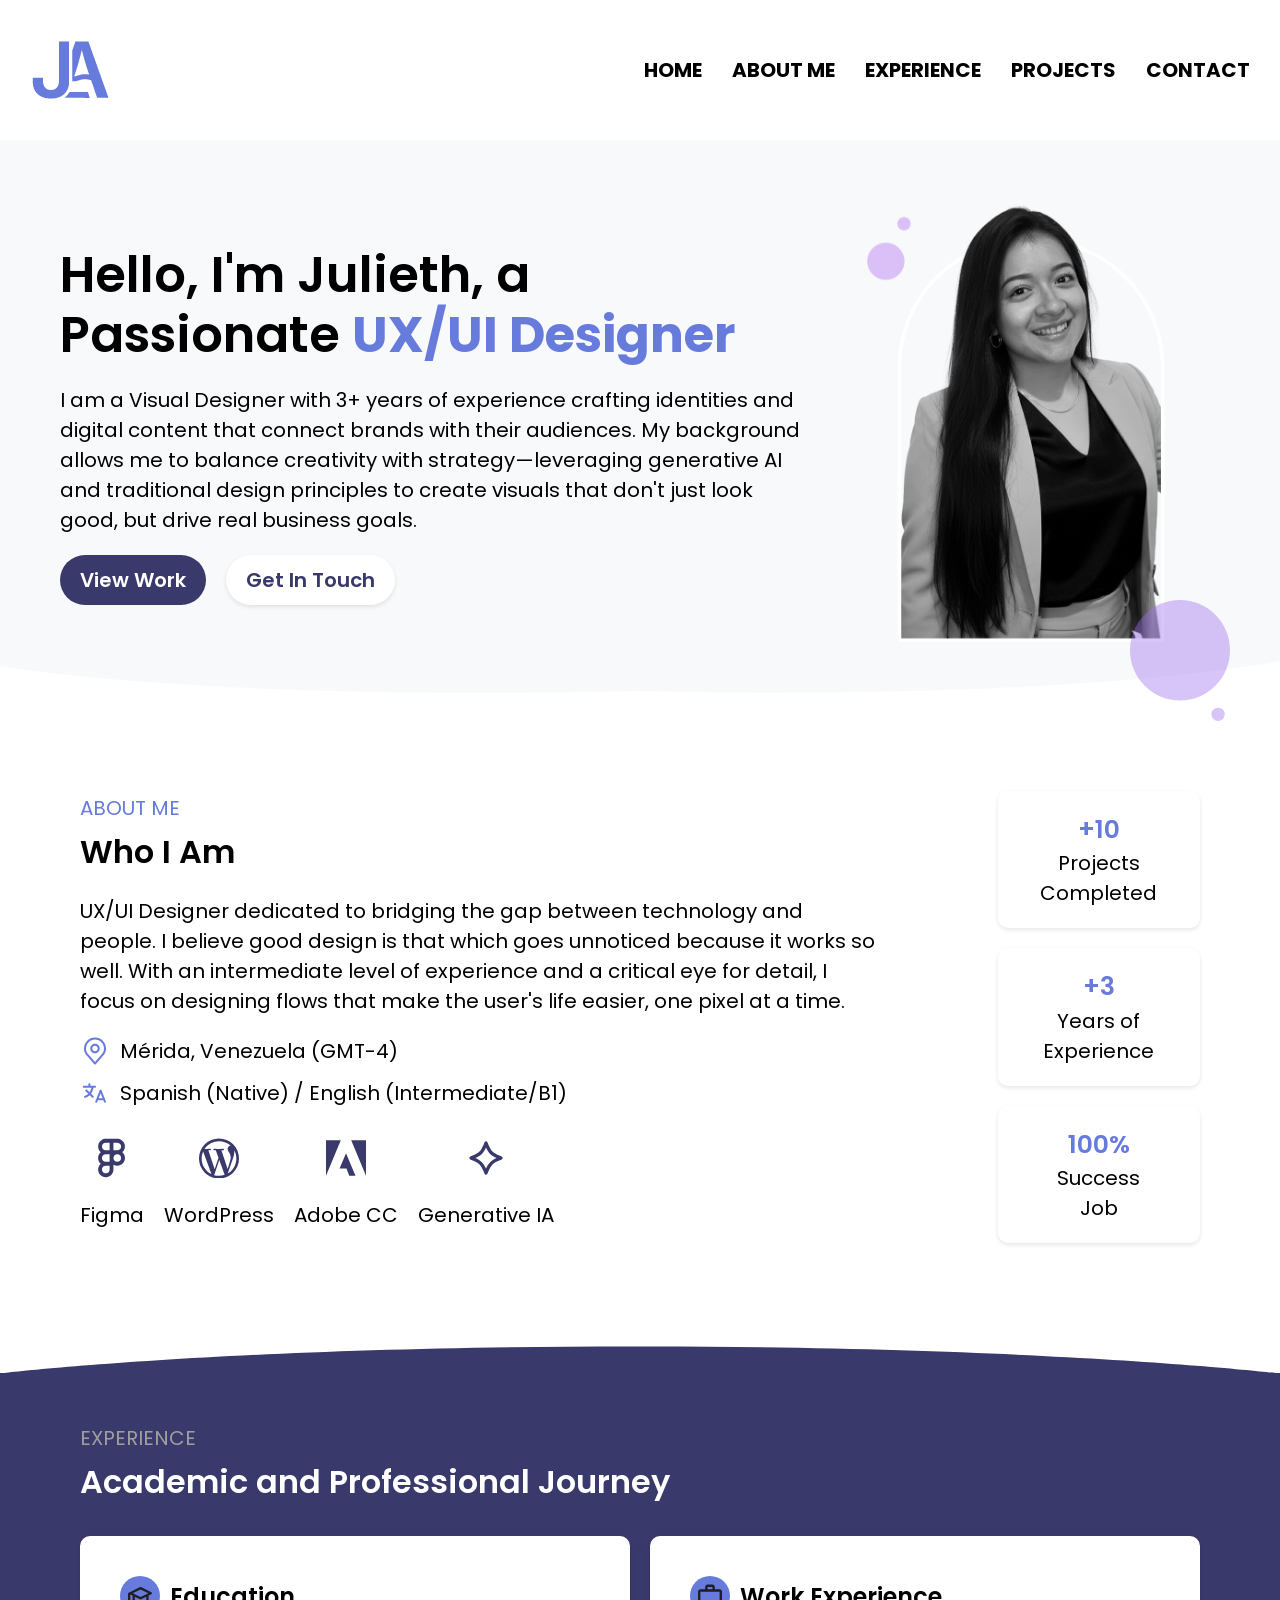
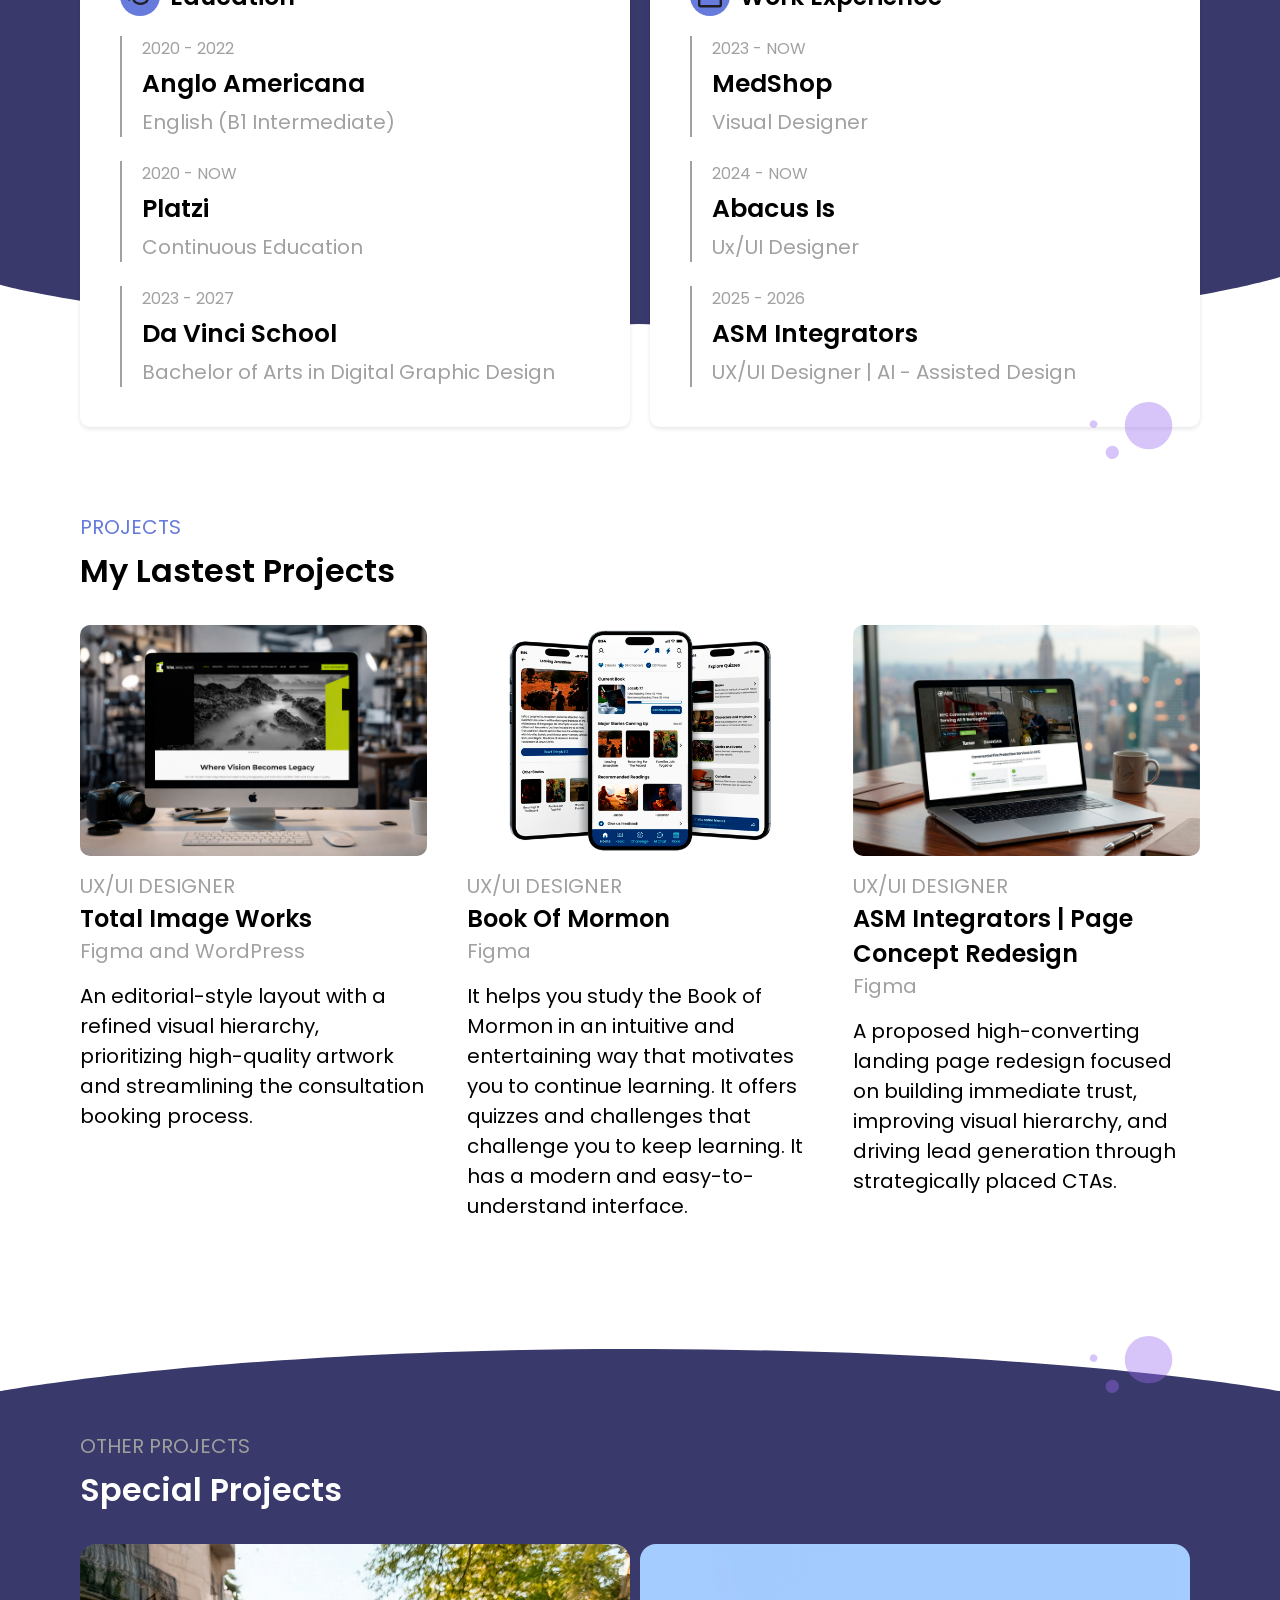
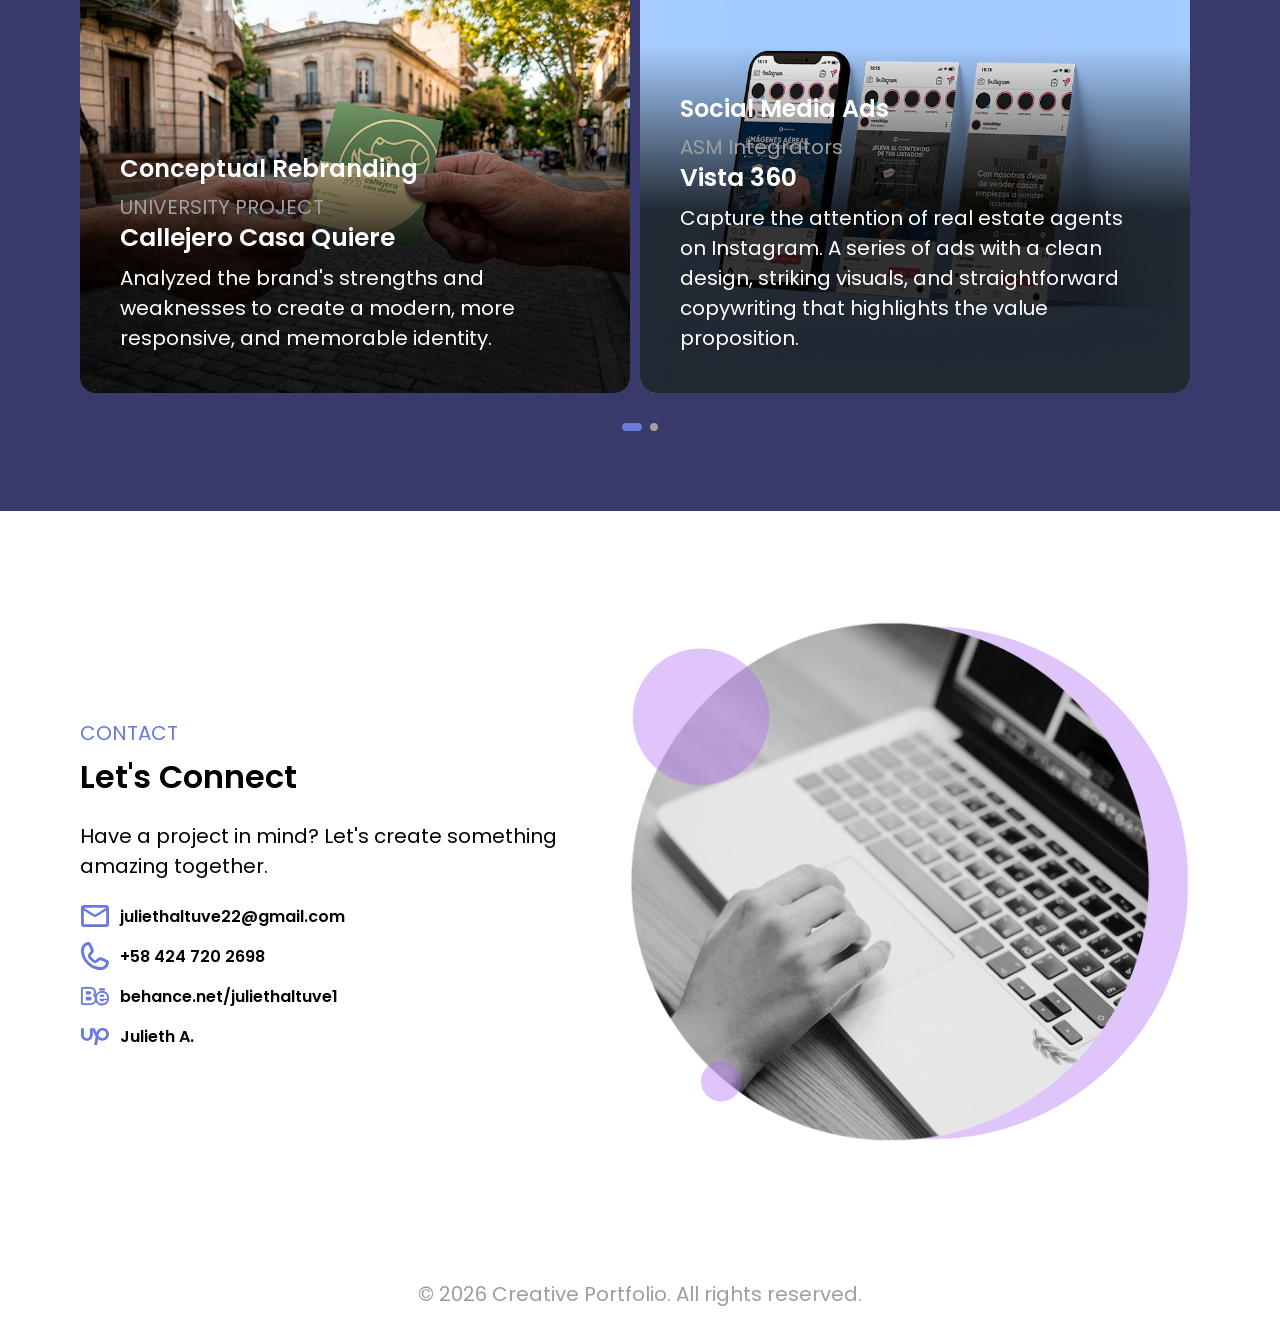
==== index.html @ 2c466eff "Add files via upload" ====
<!DOCTYPE html>
<html lang="en">
<head>
    <meta charset="UTF-8">
    <meta name="viewport" content="width=device-width, initial-scale=1.0">
    <title>Julieth Altuve | Portfolio</title>
    <link rel="icon" href="visuales/logo.png">
    <link rel="stylesheet" href="https://fonts.googleapis.com/css2?family=Poppins:wght@400;700&display=swap">
    <link rel="stylesheet" href="css/variables.css">
    <link rel="stylesheet" href="css/global.css">

</head>

<body>
    <header id="home">
    <h1 id="logo">Julieth Altuve</h1>
        

        <nav id="seemore" class="header_nav"> 
            
            <ul id="burger">
                <li>
                <a href="#seemore">See More</a>
                </li>
                <li>
                <a href="#">Close</a>
                </li>
        </ul>

            <ul id="barra">
                <li><a href="#home">Home</a></li>
                <li><a href="#aboutme">About Me</a></li>
                <li><a href="#experience">Experience</a></li>
                <li><a href="#projects">Projects</a></li>
                <li><a href="#contact">Contact</a></li>
            </ul>
        
        </nav> 
    </header>

     <main>
    <section class="hero">

     <figure>
        <picture>
            <source media="(max-width: 554px )" srcset="Visuales/photoportfolio_c.png">
            <source media="(max-width: 768px )" srcset="Visuales/photoportfolio_t.png">
            <img src="visuales/photoportfolio_p.png" alt="photoportfolio">
        </picture>
     </figure>

     <div class="hero_content">
     <h1 class="hero_title">Hello, I'm Julieth, a Passionate <strong>UX/UI Designer</strong></h1>
     <p>I am a Visual Designer with 3+ years of experience crafting identities and digital content that connect brands with their audiences.
My background allows me to balance creativity with strategy—leveraging generative AI and traditional design principles to create visuals that don't just look good, but drive real business goals.</p>

   <div class="button_cta">

    <div>
    <a href="#projects" class="button_primary">View Work</a>
    </div>

    <div>
    <a href="#contact" class="button_secondary">Get In Touch</a>
    </div>
    
   </div>

   <img src="visuales/circles.svg" alt="circles decoration" class="circles">

</div>


</section>

</main>




<section class="section" id="aboutme">

 <svg class="aboutme_bg" viewBox="0 0 1280 711" preserveAspectRatio="none" xmlns="http://www.w3.org/2000/svg">
        <path d="M0 5C0 5 191.754 40 639.18 30C1086.61 40 1280 0 1280 0L1280 711C1280 711 1066.94 685 650.653 684C234.366 683 -0.000120507 711 -0.000120507 711L0 5Z" fill="white"/>
    </svg>

    <div class="section_content">
        <p class="label_title">ABOUT ME</p> <h2 class="who_i_am">Who I Am</h2> <p>UX/UI Designer dedicated to bridging the gap between technology and people. I believe good design is that which goes unnoticed because it works so well. With an intermediate level of experience and a critical eye for detail, I focus on designing flows that make the user's life easier, one pixel at a time.</p>

        <ul class="info-list">
            <li class="info-item">
                <img src="visuales/location.svg" alt="location icon" class="icon">
                <p>Mérida, Venezuela (GMT-4)</p>
            </li>
            <li class="info-item">
                <img src="visuales/language.svg" alt="language icon" class="icon">
                <p>Spanish (Native) / English (Intermediate/B1)</p>
            </li>
        </ul>


        <ul class="skills">
         <li class="icon_skill">
            <div>
            <img src="visuales/figma.svg" alt="figma icon" class="icon-figma">
            </div>
            <p>Figma</p>
        </li>
        <li class="icon_skill">
            <div>
            <img src="visuales/wordpress.svg" alt="wordpress icon" class="icon-wordpress">
            </div>
            <p>WordPress</p>
        </li>
            <li class="icon_skill">
            <div>
            <img src="visuales/adobe.svg" alt="adobe icon" class="icon-adobe">
            </div>
            <p>Adobe CC</p>
        </li>
        <li class="icon_skill">
            <div>
            <img src="visuales/gemini.svg" alt="gemini icon" class="icon-gemini">
            </div>
            <p>Generative IA</p>
        </li>
      </ul>
    </div>



    <ul class="cards">
        <li class="cards_style">
            <p class="cards_title">+10</p>
            <p>Projects Completed</p>
        </li>
        <li class="cards_style">
            <p class="cards_title">+3</p>
            <p>Years of Experience</p>
        </li>
        <li class="cards_style">
            <p class="cards_title">100%</p>
            <p>Success Job</p>
        </li>
    </ul>
</section>




<section class="section" id="experience">


    <div class="section_content">
        <p class="label_title">EXPERIENCE</p> <h2>Academic 
         and Professional Journey</h2> 
    </div>



    <div class="cards" id="cards_experience_education">

        <article class="cards_style" id="cards_education">

            <div class="info-item">
            <img src="visuales/education.svg" alt="education icon">
                <h3>Education</h3>
            </div>

                <ul class="timeline-list">
                  <li class="timeline-item">
                    <time datetime="2020">2020 - 2022</time>
                    <h4>Anglo Americana</h4>
                    <p>English (B1 Intermediate)</p>
                  </li>
                    
                  <li class="timeline-item">
                    <time datetime="2020">2020 - NOW</time>
                    <h4>Platzi</h4>
                    <p>Continuous Education</p>
                  </li>
                  
                  <li class="timeline-item">
                    <time datetime="2023">2023 - 2027</time>
                    <h4>Da Vinci School</h4>
                    <p>Bachelor of Arts in Digital Graphic Design</p>
                  </li>
                  
                </ul>
        </article>



        <article class="cards_style" id="cards_experience">

            <div class="info-item">
            <img src="visuales/experience.svg" alt="experience icon">
                <h3>Work Experience</h3>
            </div>

                <ul class="timeline-list">
                  <li class="timeline-item">
                    <time datetime="2023">2023 - NOW</time>
                    <h4>MedShop</h4>
                    <p>Visual Designer</p>
                  </li>
                  
                  <li class="timeline-item">
                    <time datetime="2024">2024 - NOW</time>
                    <h4>Abacus Is</h4>
                    <p>Ux/UI Designer</p>
                  </li>

                  <li class="timeline-item">
                    <time datetime="2025">2025 - 2026</time>
                    <h4>ASM Integrators</h4>
                    <p>UX/UI Designer | AI - Assisted Design</p>
                  </li>
                </ul>
        </article>

        <img src="visuales/circles2.svg" alt="circles decoration" class="circles" id="circles2">

    </div>
</section>





<section class="section" id="projects">

    <svg class="projects_bg" viewBox="0 0 1280 711" preserveAspectRatio="none" xmlns="http://www.w3.org/2000/svg">
    <path d="M0 5C0 5 191.754 40 639.18 30C1086.61 40 1280 0 1280 0L1280 711C1280 711 1066.94 685 650.653 684C234.366 683 -0.000120507 711 -0.000120507 711L0 5Z" fill="white"/>
</svg>


    <div class="section_content">
        <p class="label_title">PROJECTS</p> <h2>My Lastest Projects</h2> 
    </div>



    <div class="cards" id="cards_projects">

        <article class="project_card">

        <figure>
        <picture>
            <source media="(max-width: 554px )" srcset="visuales/trabajo_tiw_c.jpg">
            <source media="(max-width: 768px )" srcset="visuales/trabajo_tiw_t.jpg">
            <img src="visuales/trabajo_tiw_p.jpg" alt="Total Image Works Project">
        </picture>
        </figure>


            <div class="items">
            <p>UX/UI DESIGNER</p>
            <h3>Total Image Works</h3>
            <p>Figma and WordPress</p>
            </div>


            <p>An editorial-style layout with a refined visual hierarchy, prioritizing high-quality artwork and streamlining the consultation booking process.</p>

        </article>



        <article class="project_card">

        <figure>
        <picture>
            <source media="(max-width: 554px )" srcset="visuales/trabajo_bom_c.jpg">
            <source media="(max-width: 768px )" srcset="visuales/trabajo_bom_t.jpg">
            <img src="visuales/trabajo_bom_p.jpg" alt="Book Of Mormon Project">
        </picture>
        </figure>


            <div class="items">
            <p>UX/UI DESIGNER</p>
            <h3>Book Of Mormon</h3>
            <p>Figma</p>
            </div>


            <p>It helps you study the Book of Mormon in an intuitive and entertaining
way that motivates you to continue learning. It offers quizzes and challenges that challenge you to keep learning. It has a modern and easy-to-understand interface.</p>

        </article>


        <article class="project_card">

        <figure>
        <picture>
            <source media="(max-width: 554px )" srcset="visuales/trabajo_asm_c.jpg">
            <source media="(max-width: 768px )" srcset="visuales/trabajo_asm_t.jpg">
            <img src="visuales/trabajo_asm_p.jpg" alt="ASM Integrators Project">
        </picture>
        </figure>


            <div class="items">
            <p>UX/UI DESIGNER</p>
            <h3>ASM Integrators | Page Concept Redesign</h3>
            <p>Figma</p>
            </div>


            <p>A proposed high-converting landing page redesign focused on building immediate trust, improving visual hierarchy, and driving lead generation through strategically placed CTAs.</p>

        </article>

        <img src="visuales/circles2.svg" alt="circles decoration" class="circles" id="circles3">

    </div>
</section>






<section class="section" id="otherprojects">


    <div class="section_content">
        <p class="label_title">OTHER PROJECTS</p> <h2>Special Projects</h2> 
    </div>



      <div class="carousel" role="region" aria-label="Special Projects carousel">

        
        <ul class="carousel_track">

            <li class="carousel_slide">
                <article class="carousel_card">
                    <figure>
                        <picture>
                            <source media="(max-width: 554px)" srcset="visuales/project1_c.jpg">
                            <source media="(min-width: 555px)" srcset="visuales/project1_t.jpg">
                            <img src="visuales/project1_t.jpg" alt="Callejero Casa Quiere project">
                        </picture>
                    </figure>


                    <div class="carousel_card_content">
                        <h3>Conceptual Rebranding</h3>
                        <div class="items2">
                            <p class="label_title">UNIVERSITY PROJECT</p>
                            <h4>Callejero Casa Quiere</h4>
                            </div>

                            <input type="checkbox" id="more1" class="card_toggle">
                            <p class="card_description">Analyzed the brand's strengths and weaknesses to create a modern, more responsive, and memorable identity.</p>
                           <label for="more1" class="card_seemore">See More</label>
                           <label for="more1" class="card_seeless">See Less</label>
                
                    </div>
                
                </article>
            </li>

            <li class="carousel_slide">
               <article class="carousel_card">
                    <figure>
                        <picture>
                            <source media="(max-width: 554px)" srcset="visuales/project2_c.jpg">
                            <source media="(min-width: 555px)" srcset="visuales/project2_t.jpg">
                            <img src="visuales/project2_t.jpg" alt="Social Media project">
                        </picture>
                    </figure>


                    <div class="carousel_card_content">
                        <h3>Social Media Ads</h3>
                        <div class="items2">
                            <p class="label_title">ASM Integrators</p>
                            <h4>Vista 360</h4>
                            </div>

                            <input type="checkbox" id="more2" class="card_toggle">
                            <p class="card_description"> Capture the attention of real estate agents on Instagram. A series of ads with a clean design, striking visuals, and straightforward copywriting that highlights the value proposition.</p>
                           <label for="more2" class="card_seemore">See More</label>
                           <label for="more2" class="card_seeless">See Less</label>
                
                    </div>
                 </article>
            </li>

            <li class="carousel_slide">
                 <article class="carousel_card">
                    <figure>
                        <picture>
                            <source media="(max-width: 554px)" srcset="visuales/project3_c.jpg">
                            <source media="(min-width: 555px)" srcset="visuales/project3_t.jpg">
                            <img src="visuales/project3_t.jpg" alt="Social Media project">
                        </picture>
                    </figure>


                    <div class="carousel_card_content">
                        <h3>Editorial Design</h3>
                        <div class="items2">
                            <p class="label_title">UNIVERSITY PROJECT</p>
                            <h4>Fusion Magazine</h4>
                            </div>

                            <input type="checkbox" id="more3" class="card_toggle">
                            <p class="card_description"> Fusión is an editorial publication centered on contemporary urban music culture. A dynamic and disruptive design system, while maintaining impeccable legibility and a clear information hierarchy.</p>
                           <label for="more3" class="card_seemore">See More</label>
                           <label for="more3" class="card_seeless">See Less</label>
                
                    </div>
                 </article>
            </li>

        </ul>

        <ol class="carousel_dots" aria-label="carousel progress">
        <li class="dot active"></li>
        <li class="dot"></li>
        <li class="dot"></li>
         </ol>


</div>
</section>


<section class="section" id="contact">


    <div class="section_content">
        <p class="label_title">CONTACT</p> <h2>Let's Connect</h2> 
        <p>Have a project in mind? Let's create something amazing together.</p>
    
    <ul class="contact_list">
            <li class="info-item">
                <img src="visuales/email_icon.svg" alt="email icon" class="icon">
                <a href="mailto:juliethaltuve22@gmail.com">juliethaltuve22@gmail.com</a>
            </li>
            <li class="info-item">
                <img src="visuales/phone_icon.svg" alt="phone icon" class="icon">
                <a href="tel:+584247202698">+58 424 720 2698</a>
            </li>
            <li class="info-item">
                <img src="visuales/behance_icon.svg" alt="behance icon" class="icon">
                <a href="https://behance.net/juliethaltuve1" target="_blank">behance.net/juliethaltuve1</a>
            </li>
            <li class="info-item">
                <img src="visuales/upwork_icon.svg" alt="upwork icon" class="icon">
                <a href="#" target="_blank">Julieth A.</a>
            </li>
        </ul>
    </div>

    <figure>
        <picture>
            <source media="(max-width: 554px )" srcset="visuales/contact_photo_c.png">
            <source media="(max-width: 768px )" srcset="visuales/contact_photo_t.png">
            <img src="visuales/contact_photo_p.png" alt="contact photo">
        </picture>
     </figure>

</section>



<footer>
    <p>© 2026 Creative Portfolio. All rights reserved.</p>
</footer>


</body>
</html>
---- css/variables.css ----
:root {
  --texto: #1F1E24;
  --texto-2: #FFFFFF;
  --acentua: #9B6BEE;
  --acentua-2: #677BDC;
  --acentua-3: #F8F9FB;
  --acentua-4: #39396B;
  --acentua-5: #d9d9d9;
  --acentua-5: #F8F9FB;


  --spacing-4: 4px;
  --spacing-8: 8px;
  --spacing-12: 12px;
  --spacing-16: 16px;
  --spacing-20: 20px;
  --spacing-30: 30px;
  --spacing-40: 40px;

--outline-width: 2px;



}
---- css/global.css ----
* {
    box-sizing: border-box;
    margin: 0;
    padding: 0;
}

button {
  cursor: pointer;
  border: none;
}



a {
  text-decoration: none;
  color: inherit;
  font-weight: 600;
}

ul,
ol {
  list-style: none;
}

body {
    font-family: 'Poppins', sans-serif;
}


header {
    display: flex;
    padding: 40px; 
    flex-direction: column;
    text-align: center;
    position: relative;
    justify-content: center;
    align-items: center;
    height: 100px;
    z-index: 1;
}

#logo {
    background: url(../visuales/logo.png) no-repeat center;
    text-indent: -1500px;
    overflow: hidden;
    width: 81px;
    height: 80px;
    position: absolute;
    left: calc(70vw - 100px);
    z-index: 1;
}


#seemore {
    position: absolute;
    left: 0;
    top: 0;
    width: 100%;
    background-color: transparent;
}


nav ul {
    display: flex;
    flex-direction: column;
}



nav ul li a {
    display: block;
    text-transform: uppercase;
    font-weight: bold;
    padding: 30px;
    width: 100%;
}


#aboutme {
    position: relative;
    overflow: visible;
}

.aboutme_bg {
    position: absolute;
    top: -90px;
    left: 0;
    width: 100%;
    height: calc(100% + 138px);
    z-index: 1;
}

#aboutme > *:not(.aboutme_bg) {
    position: relative;
    z-index: 1;
}


#projects {
    position: relative;
    z-index: 1;
}

.projects_bg {
    position: absolute;
    bottom: -90px;
    left: 0;
    width: 100%;
    height: calc(100% + 320px);
    z-index: 0;
}

#projects > *:not(.projects_bg) {
    position: relative;
    z-index: 1;
}


.contact_list {
    display: flex;
    flex-direction: column;
    gap: 10px;
}




/*-------------------------MENU------------------*/
 @media screen and (max-width: 767px) {

#burger li {
    background: url(../visuales/menu.png) no-repeat center;
    width: 44px;
    height: 44px;
  }

#burger li a{
    text-indent: -1000px;
    overflow: hidden;
    display: block;
  }


#burger li:last-child {
    display: none;
 }


 #barra {
    width: 0;
    overflow: hidden;
    background: #ffffff;
    transition: all 0.4s ease-in-out;
 }
 
#seemore:target #barra {
    display: flex;
    width: 100%;
    background: #ffffff;
}

#seemore:target #burger li:first-child {
    display: none;
}

#seemore:target #burger li:last-child {
    display: block;
    background: url(../Visuales/salir.png) no-repeat center;
}
}
/*-------------------------MENU------------------*/



#barra {
    font-size: clamp(16px, 2vw, 20px);
}   

#burger {
    padding: 30px;
}

img {
    max-width: 100%;
}


.hero {
    display: flex;
    justify-content: center;
    gap: var(--spacing-40);
    width: 100%;
    padding: 35px;
    background-color: var(--acentua-5);
    flex-direction: column-reverse;
    text-align: center;
    align-items: center;
    position: relative;
}

.circles {
    position: absolute;
    bottom: -40px;
    right: 50px;
    width: 100px;
    z-index: 2;
}

#circles2 {
    position: absolute;
    bottom: -50px;
    right: 20px;
    width: 100px;
    z-index: 2;
}

#circles3 {
    position: absolute;
    bottom: -120px;
    right: 20px;
    width: 100px;
    z-index: 2;
}


.hero_content {
    display: flex;
    flex-direction: column;
    justify-content: center;
    gap: 20px;
    max-width: 100%;
    padding-bottom: 0px;
}


.hero_title {
    font-size: clamp(28px, 5vw, 50px);
    font-weight: 600;
    line-height: 120%;
}

.hero_title strong {
    color: var(--acentua-2);
}

section p {
    font-size: clamp(1rem, 2vw, 20px);
    line-height: 1.5;
}


.button_cta {
    cursor: pointer;
    font-size: 16px;
    font-weight: 500;
    display: flex;
    flex-direction: column;
    gap: 20px;
    width: 100%;
}


.button_primary,
.button_secondary {
    display: block;
    width: 100%;
    font-size: clamp(1rem, 2vw, 20px);
    cursor: pointer;
    padding: 10px 20px;
    border-radius: 100px;
    display: flex;
    flex-direction: column;
    gap: 20px;
}

.button_primary {
    color: #ffffff;
    background-color: var(--acentua-4);  
}

.button_secondary {
    color: var(--acentua-4);
    background-color: #ffffff;
    box-shadow: 0 2px 4px rgba(20, 20, 20, 0.1);
}

.label_title {
    font-size: clamp(1rem, 2vw, 20px);
    font-weight: 400;
    padding: 0;
    margin-bottom: -15px;
    color: var(--acentua-2);
}


h2 {
    font-size: clamp(26px, 2.5vw, 34px);
    font-weight: 600;
}

h3 {
    font-size: clamp(20px, 2.2vw, 24px);
    font-weight: 600;
}

h4 {
    font-size: clamp(18px, 2vw, 25px);
    font-weight: 600;
}

.section {
    display: flex;
    flex-direction: column;
    justify-content: center;
    gap: var(--spacing-30);
    width: 100%;
    padding: 35px;
}


.section_content {
    display: flex;
    flex-direction: column;
    gap: var(--spacing-20);
    width: 100%;
}

.cards {
    display: flex;
    flex-direction: column;
    gap: 20px;
    align-items: center;
    height: 100%;
}

.cards_style {
    padding: var(--spacing-20) var(--spacing-40);
    border-radius: 10px;
    background-color: #ffffff;
    box-shadow: 0 2px 4px rgba(20, 20, 20, 0.1);
    text-align: center;
    width: 100%;
    display: flex;
    flex-direction: column;
}

.cards_style#cards_education {
    padding: var(--spacing-30) var(--spacing-30);
    text-align: left;
    gap: 20px;
}

.cards_style#cards_experience {
    padding: var(--spacing-30) var(--spacing-30);
    text-align: left;
    gap: 20px;
}


#cards_projects {
    gap: 40px;
}

.timeline-list {
    display: flex;
    flex-direction: column;
    gap: 24px;
}

.timeline-item {
    border-left: 2px solid #a1a1a1;
    padding-left: 20px;
}

.timeline-item p, 
.timeline-item time,
.items p {
    color: #a1a1a1;
}

.timeline-item h4 {
    margin: 4px 0;
}




ul.skills {
    display: flex;
    flex-wrap: wrap;
    flex-direction: row;
    gap: 20px;
    margin: 10px 0;
    justify-content: space-around;
    width: 100%;
}

.icon_skill {
    display: flex;
    flex-direction: column;
    align-items: center;   
    gap: 15px;
    
    text-align: center;  
}

.skills {
    display: flex;
    flex-wrap: wrap;
    justify-content: center;
}


.cards_title {
    font-size: clamp(18px, 2vw, 25px);
    font-weight: 600;
    color: var(--acentua-2);
    text-align: center;
    flex-direction: row;
    align-items: center; 
    width: 100%;
}



.info-list {
  list-style: none;
  padding: 0;
  display: flex;
  flex-direction: column;
  gap: 12px;             
}


.items2 {
  display: flex;
  gap: 12px;   
  flex-direction: column;         
}

.items2 p {
color: #ffffff;         
}

.info-item {
  display: flex;
  align-items: center;   
  gap: 10px;           
}


.project_card figure picture img {
    border-radius: 10px;
    overflow: hidden;
    display: block;
}

.project_card {
    display: flex;
    flex-direction: column;
    gap: 15px;
}

.icon {
  color: #677BDC;     
  display: flex;
  align-items: center;
}


.social_media {
    display: flex;
    gap: var(--spacing-20);
    margin-top: var(--spacing-12);
}

.social {
    width: 60px;
    height: 60px;
    background-color: var(--acentua-4);
    border-radius: 8px;
    padding: 5px;
}


#experience {
    background-color: #39396B;
    position: relative;
    padding-top: 60px;
}


#experience .cards {
    position: relative;
    z-index: 2;
}

#experience .label_title, #otherprojects .label_title {
    color: #9E9E9E;
}

#experience h2, #otherprojects h2 {
    color: #ffffff;
}


#otherprojects {
    background-color: #39396B;
    padding-top: 80px;
}


.carousel {
    display: flex;
    flex-direction: column;
    gap: 10px;
    width: 100%;
    height: 100%;
}

.carousel_track {
    display: flex;
    overflow-x: auto;
    scroll-snap-type: x mandatory;
    gap: 10px;
    padding-bottom: 10px;
    scrollbar-width: none; /* oculta scrollbar en Firefox */
     -webkit-overflow-scrolling: touch; /* scroll suave en iOS */
}

.carousel_slide {
    scroll-snap-align: center;
    flex: 0 0 90%; 
    min-width: 0;
}

.carousel_card {
    border-radius: 16px;
    overflow: hidden;
    position: relative;
}

.carousel_card figure {
    width: 100%;
    height: 100%;
    margin: 0;
}

.carousel_card figure picture,
.carousel_card figure picture img {
    display: block;
    width: 100%;
    height: 100%;
    object-fit: cover;
}

.carousel_card_content {
    position: absolute;
    bottom: 0;
    left: 0;
    width: 100%;
    padding: 60px 20px 20px 20px;
    background: linear-gradient(to top, rgba(0, 0, 0, 0.8) 50%, transparent 96%);
    color: #ffffff;
    display: flex;
    flex-direction: column;
    gap: 6px;
}



.card_toggle {
    display: none;
}


.card_description {
    display: none;
    color: #ffffff;
}


.card_toggle:checked ~ .card_description {
    display: block;
}

.card_toggle:checked ~ .card_seemore {
    display: none;
}

.card_seemore, .card_seeless {
    color: #ffffff;
    font-weight: 600;
    font-size: 0.9rem;
    cursor: pointer;
    display: inline-block;
    text-decoration: underline;
}


.card_seeless {
    display: none;
}

.card_toggle:checked ~ .card_seemore {
    display: none;
}

.card_toggle:checked ~ .card_seeless {
    display: inline-block;
}

.carousel_dots {
    display: flex;
    justify-content: center;
    gap: 8px;
    margin-top: 10px;
    list-style: none;
}

.dot {
    width: 8px;
    height: 8px;
    border-radius: 50%;
    background-color: #a1a1a1;
}

.dot.active {
    background-color: var(--acentua-2);
    width: 20px;
    border-radius: 100px;
}

footer {
    color: #9E9E9E;
    text-align: center;
    padding: 20px;
    font-size: clamp(14px, 1.8vw, 20px);
}









/*-------------------------TABLET------------------*/



@media screen and (min-width: 768px) {
    #logo {
        position: static;
    }

    #burger {
        display: none;
    }

    nav ul {
    display: flex;
    flex-direction: row;
    justify-content: space-between;
    }

    nav ul li a {
    padding: 0px; 
    margin-top: 30px;
    }

    header {
        align-items: center;
        height: auto;
        padding: var(--spacing-30);
    }

    #barra {
        gap: 30px;
    }

    
    #seemore {
        position: static;
        width: auto;
    }

    .hero, .section{
        padding: 60px;
    }

    .circles {
    position: absolute;
    bottom: -10px;
    right: 50px;
    width: 100px;
    z-index: 2;
}

.card_description {
        display: block;
    }

    .card_seemore, .card_seeless {
        display: none;
    }

    .carousel_card_content {
    padding: 60px 40px 40px 40px;
}

#circles3 {
    position: absolute;
    bottom: -150px;
    right: 20px;
    width: 100px;
    z-index: 2;
}


    
}

/*-------------------------PC----------------*/

@media screen and (min-width: 1024px) {

    .section {
        padding: 80px;
    }


    header {
     flex-direction: row;
    justify-content: space-between;
    align-items: center;
}

    
    nav ul li {
        text-align: center;
        gap: var(--spacing-20);
    }

    #barra {
        padding-top: 0px;
    }


    nav ul li a:hover{
       color: #677BDC;
    }

    nav ul li a {
       margin-top: 0px;
    }

   .hero {
   flex-direction: row-reverse;
   text-align: left;
    }

   .section#aboutme{
   flex-direction: row;
   align-items: center;
   gap: 120px;
    }

    .button_cta {
    flex-direction: row;
}

.aboutme_bg {
    position: absolute;
    top: -50px;
    left: 0;
    width: 100%;
    height: calc(100% + 100px);
}

    ul.skills {
    justify-content: left;
    }

    #otherprojects {
    padding-top: 130px;
}

  #experience {
    padding-top: 100px;
}

  #projects {
    padding-top: 5px;
}

#circles3 {
    position: absolute;
    bottom: -190px;
    right: 20px;
    width: 100px;
    z-index: 2;
}


.cards#cards_experience_education{
flex-direction: row;
align-items: flex-start;
}

.cards_style#cards_education, .cards_style#cards_experience {
padding: 40px;
}

#cards_projects {
        flex-direction: row;
        align-items: stretch;
}

.project_card {
flex: 1;
min-width: 0;
}

.carousel_slide {
flex: 0 0 calc(50% - 10px);
}

.dot:last-child {
    display: none;
}


#contact {
    flex-direction: row;
    align-items: center;
}

.button_primary:hover {
background-color: var(--acentua-2);
transition: background-color 0.3s ease;
}

.button_secondary:hover {
background-color: var(--acentua-5);
transition: background-color 0.3s ease;
}

}
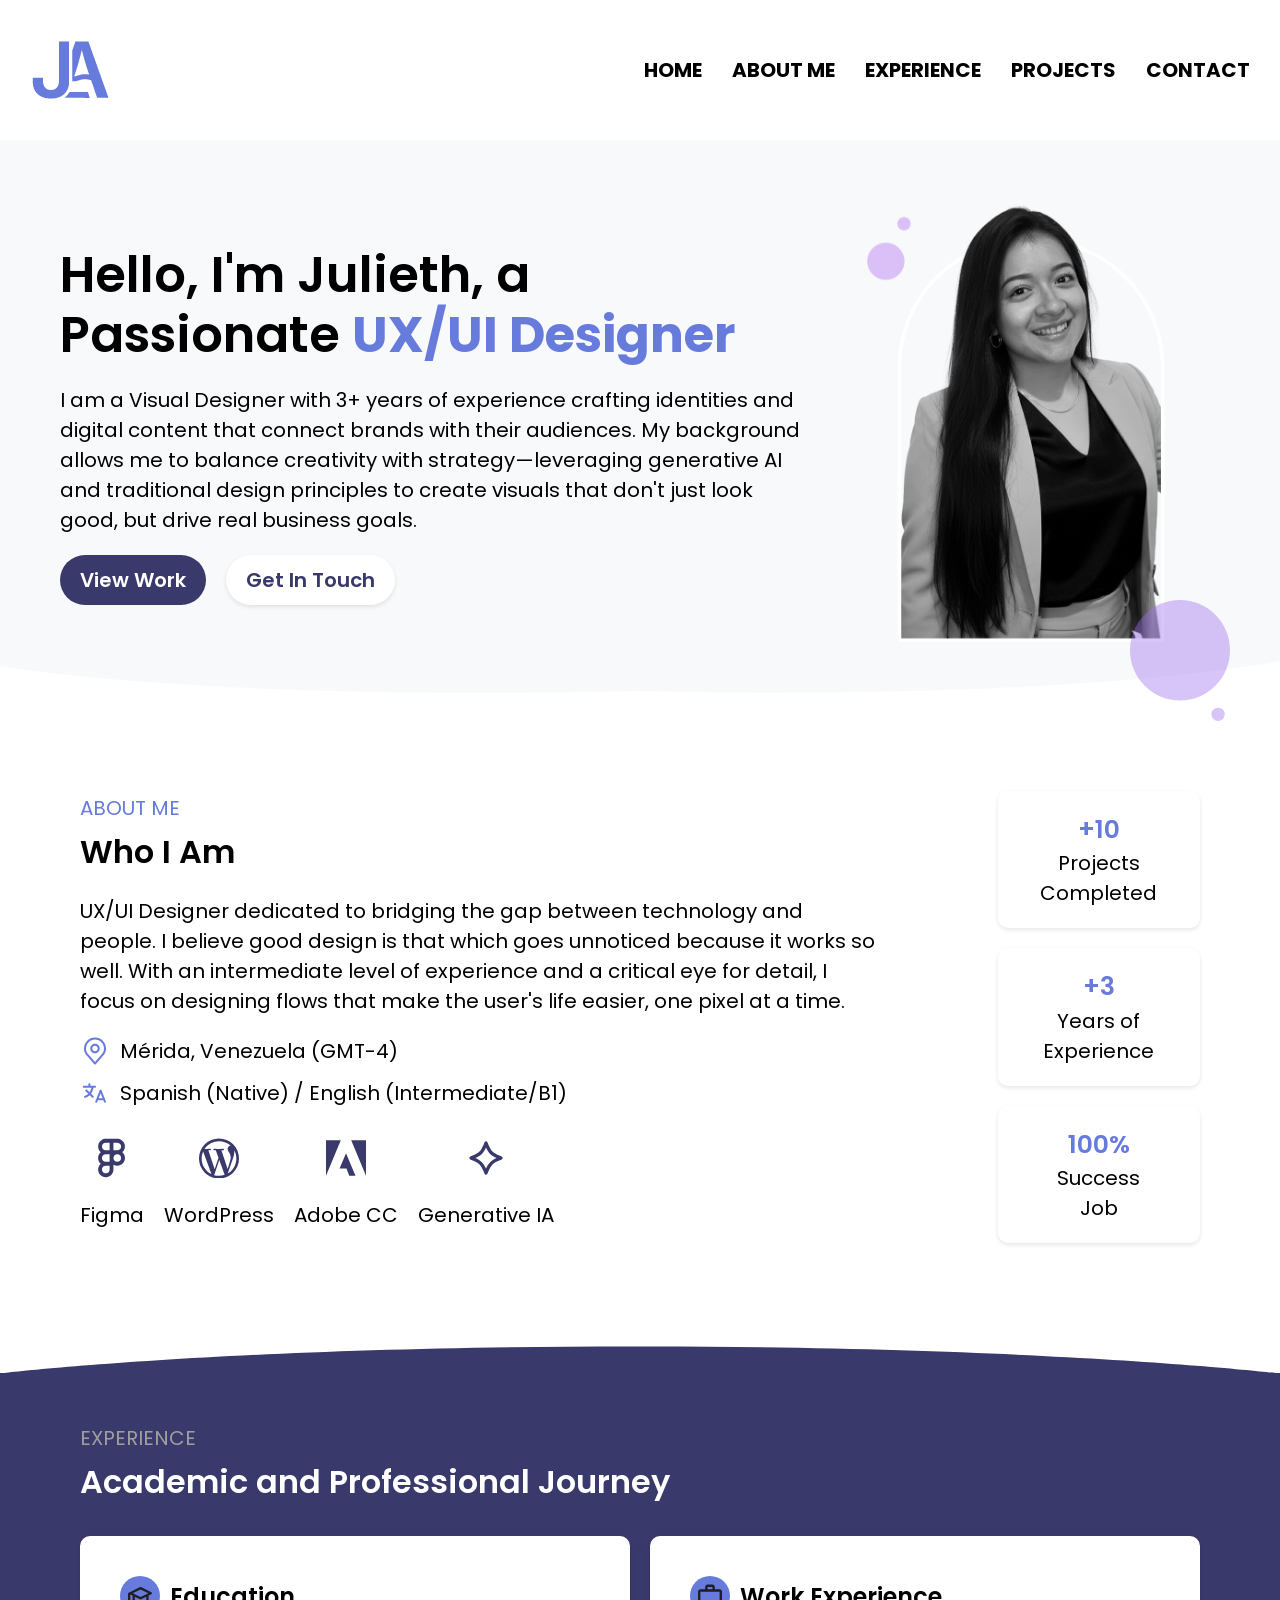
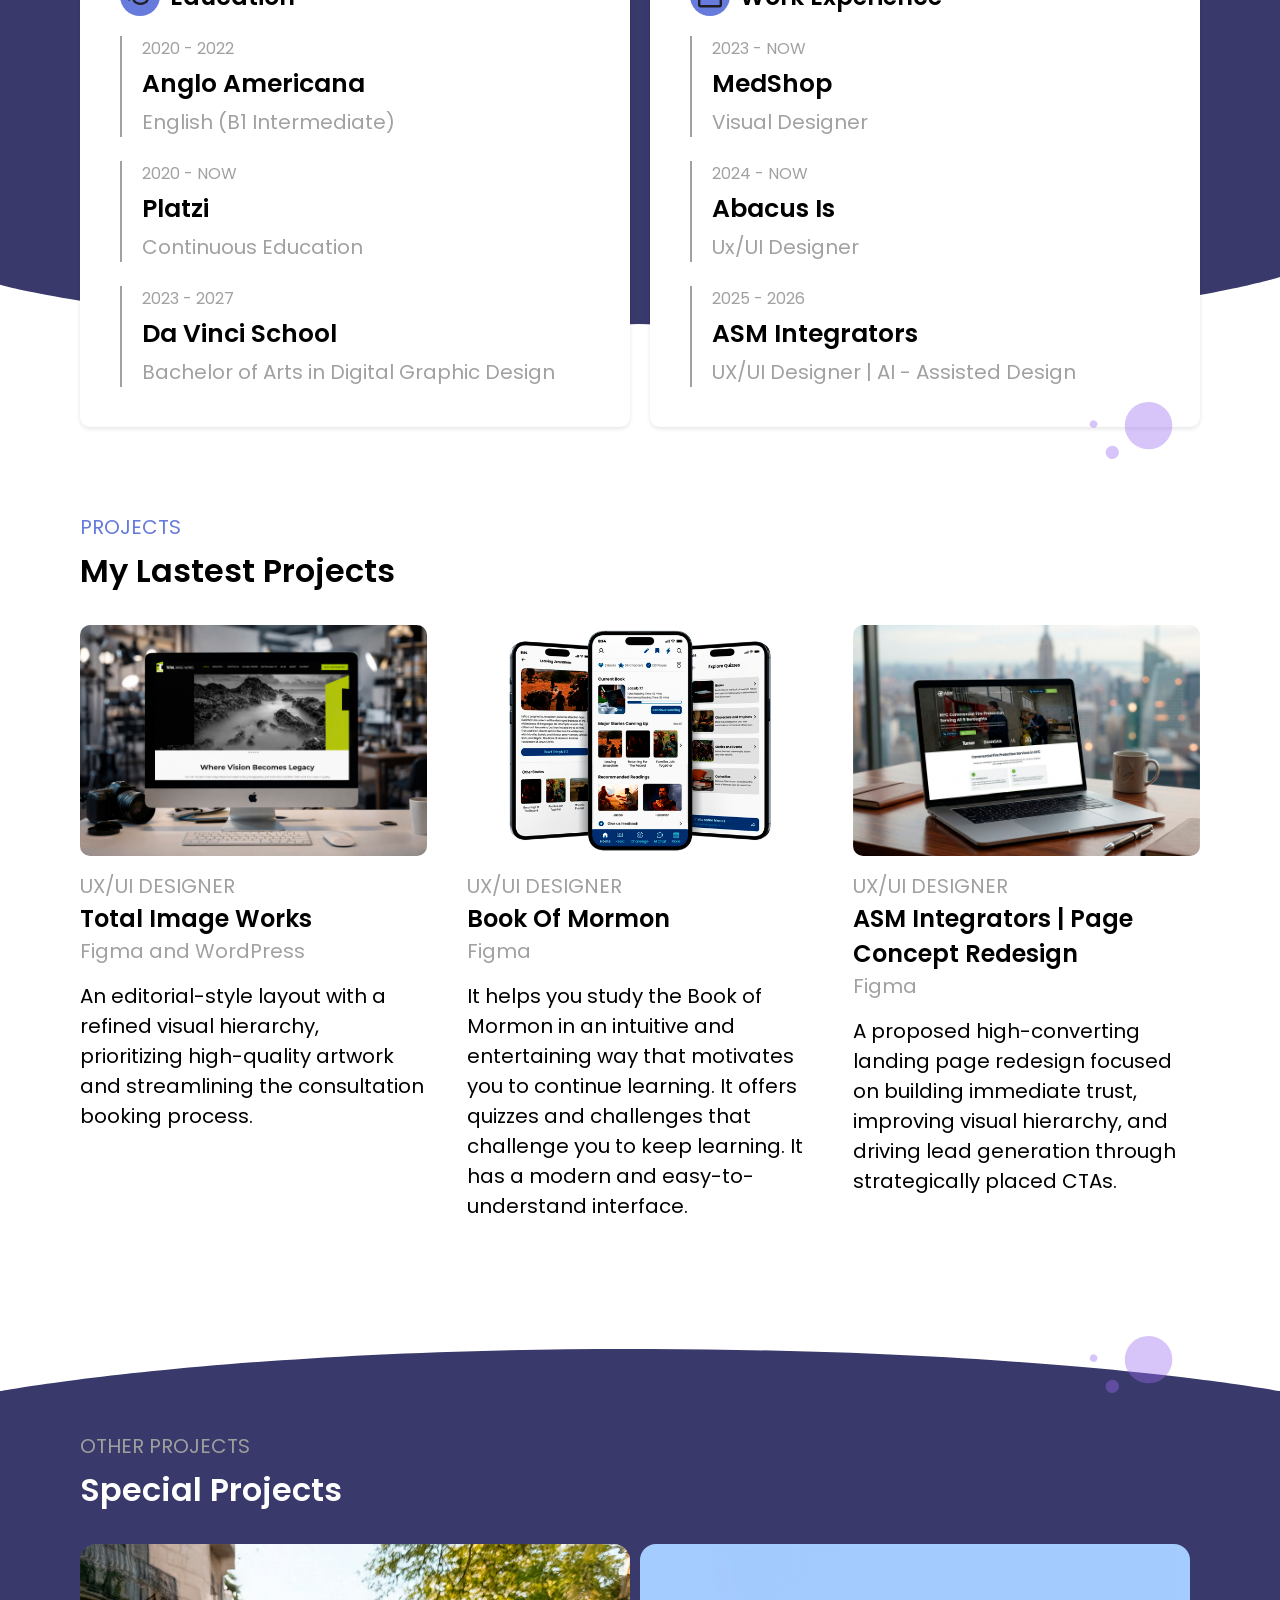
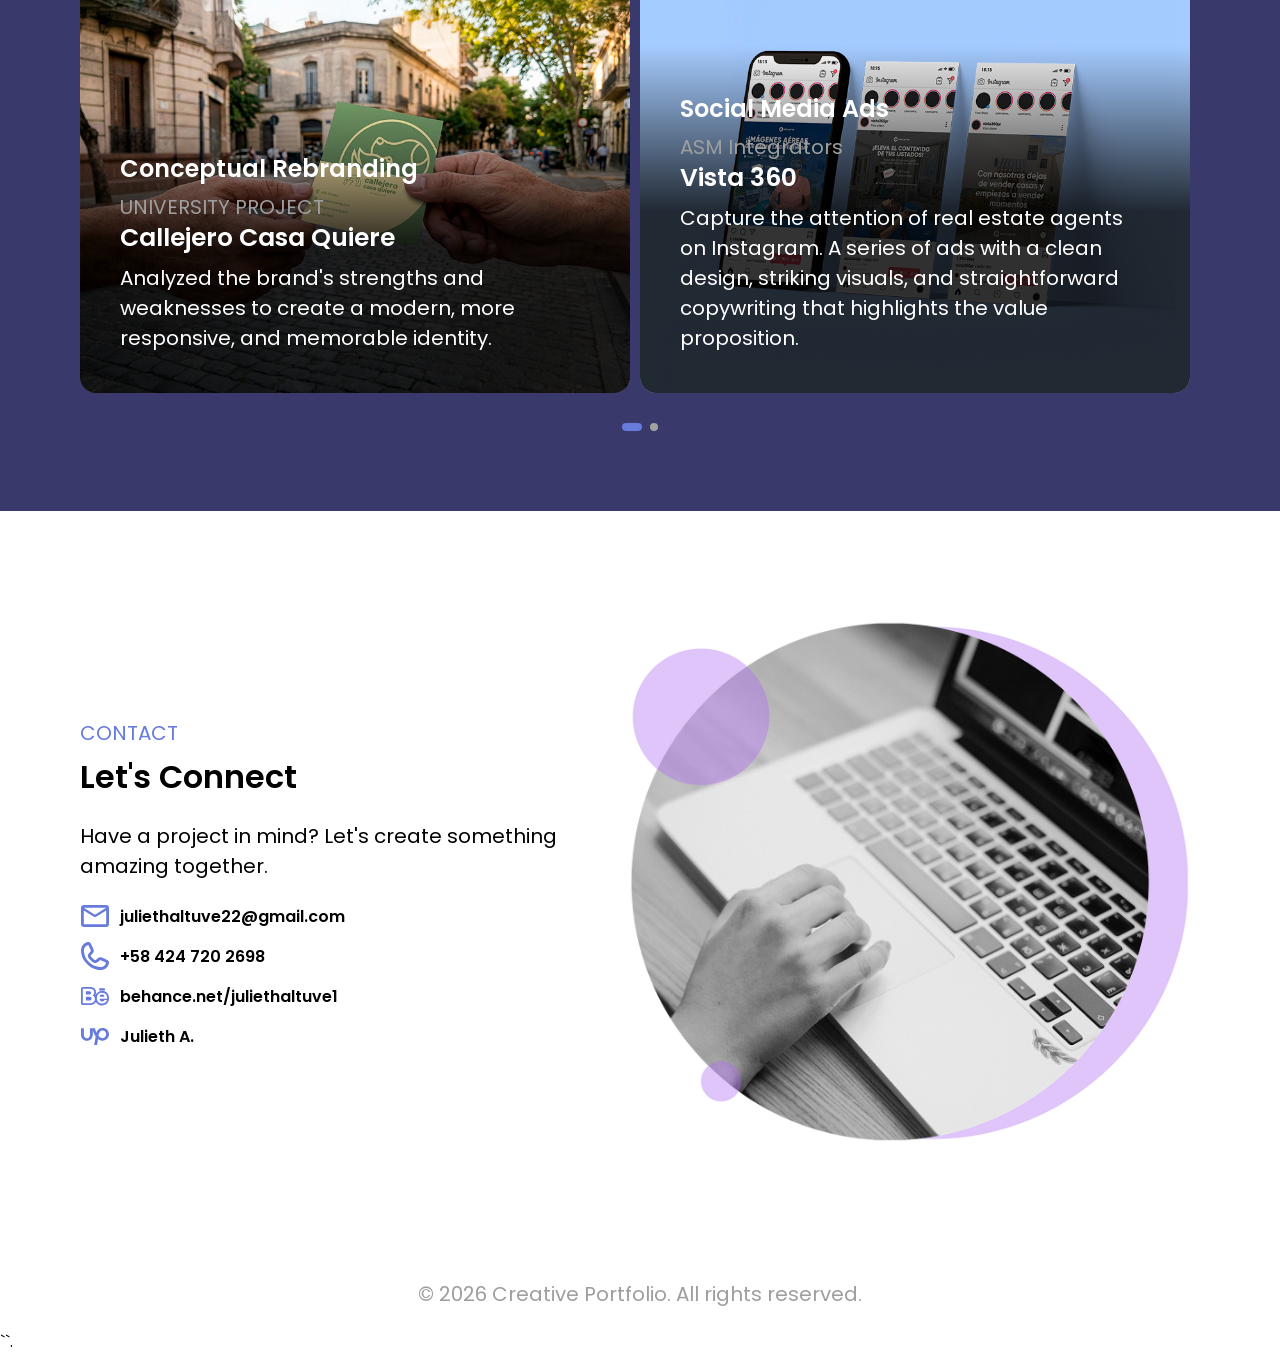
==== commit 85fe784c: "Update print statement from 'Hello' to 'Goodbye'" ====
--- a/index.html
+++ b/index.html
@@ -476,5 +476,8 @@
 </footer>
 
 
+    ``.
+
+
 </body>
-</html>+</html>
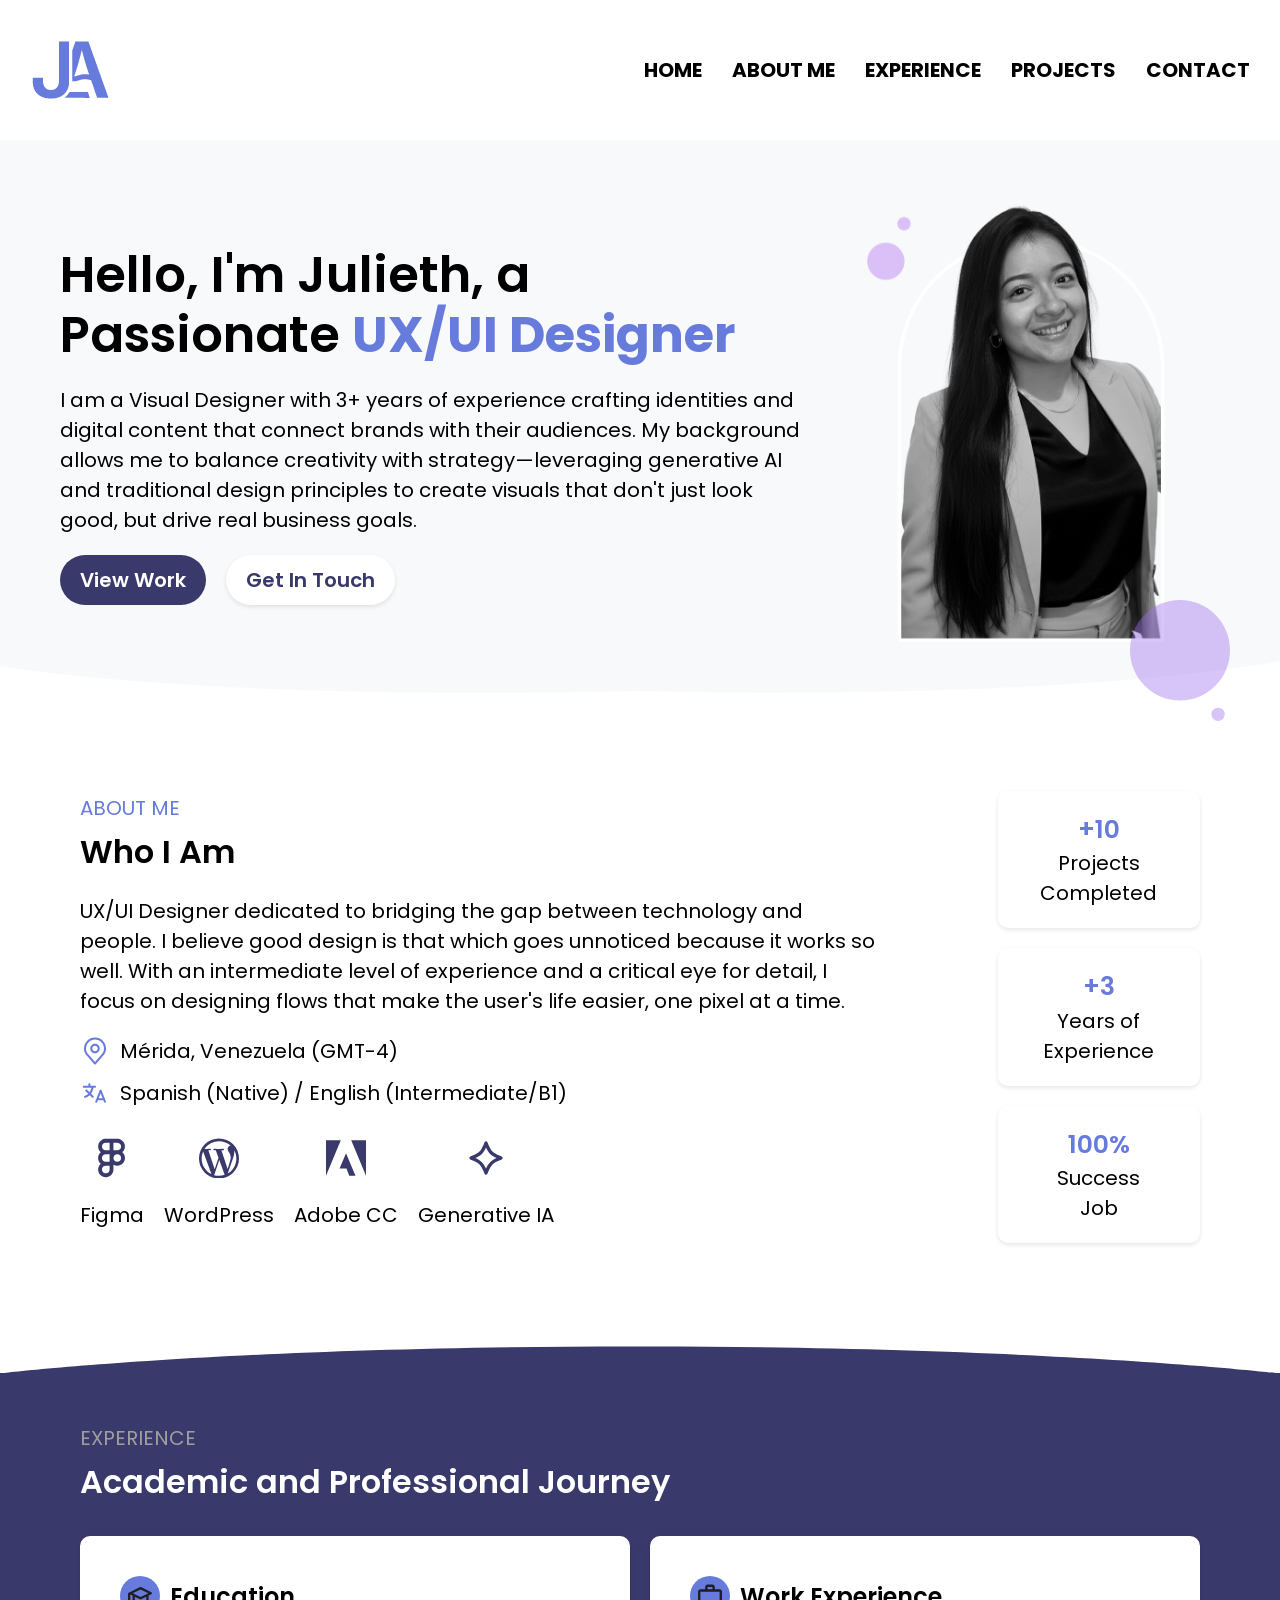
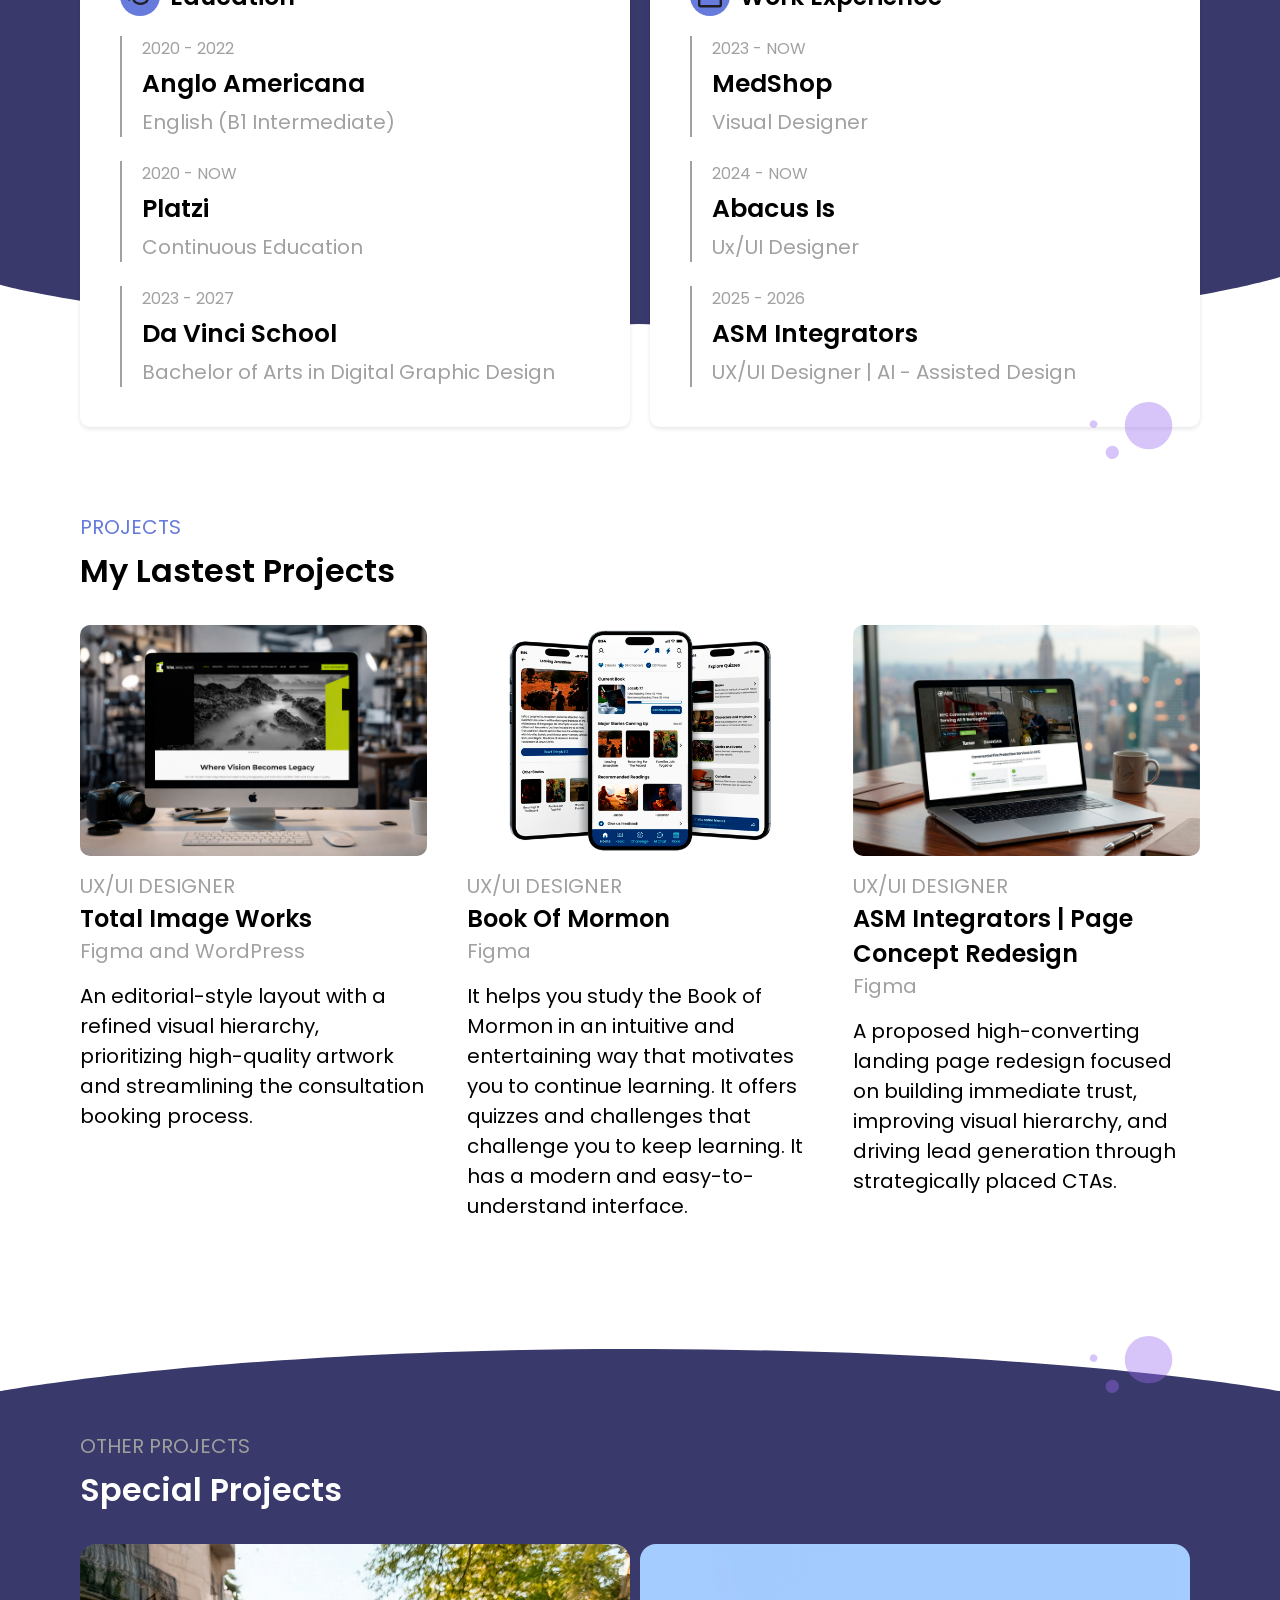
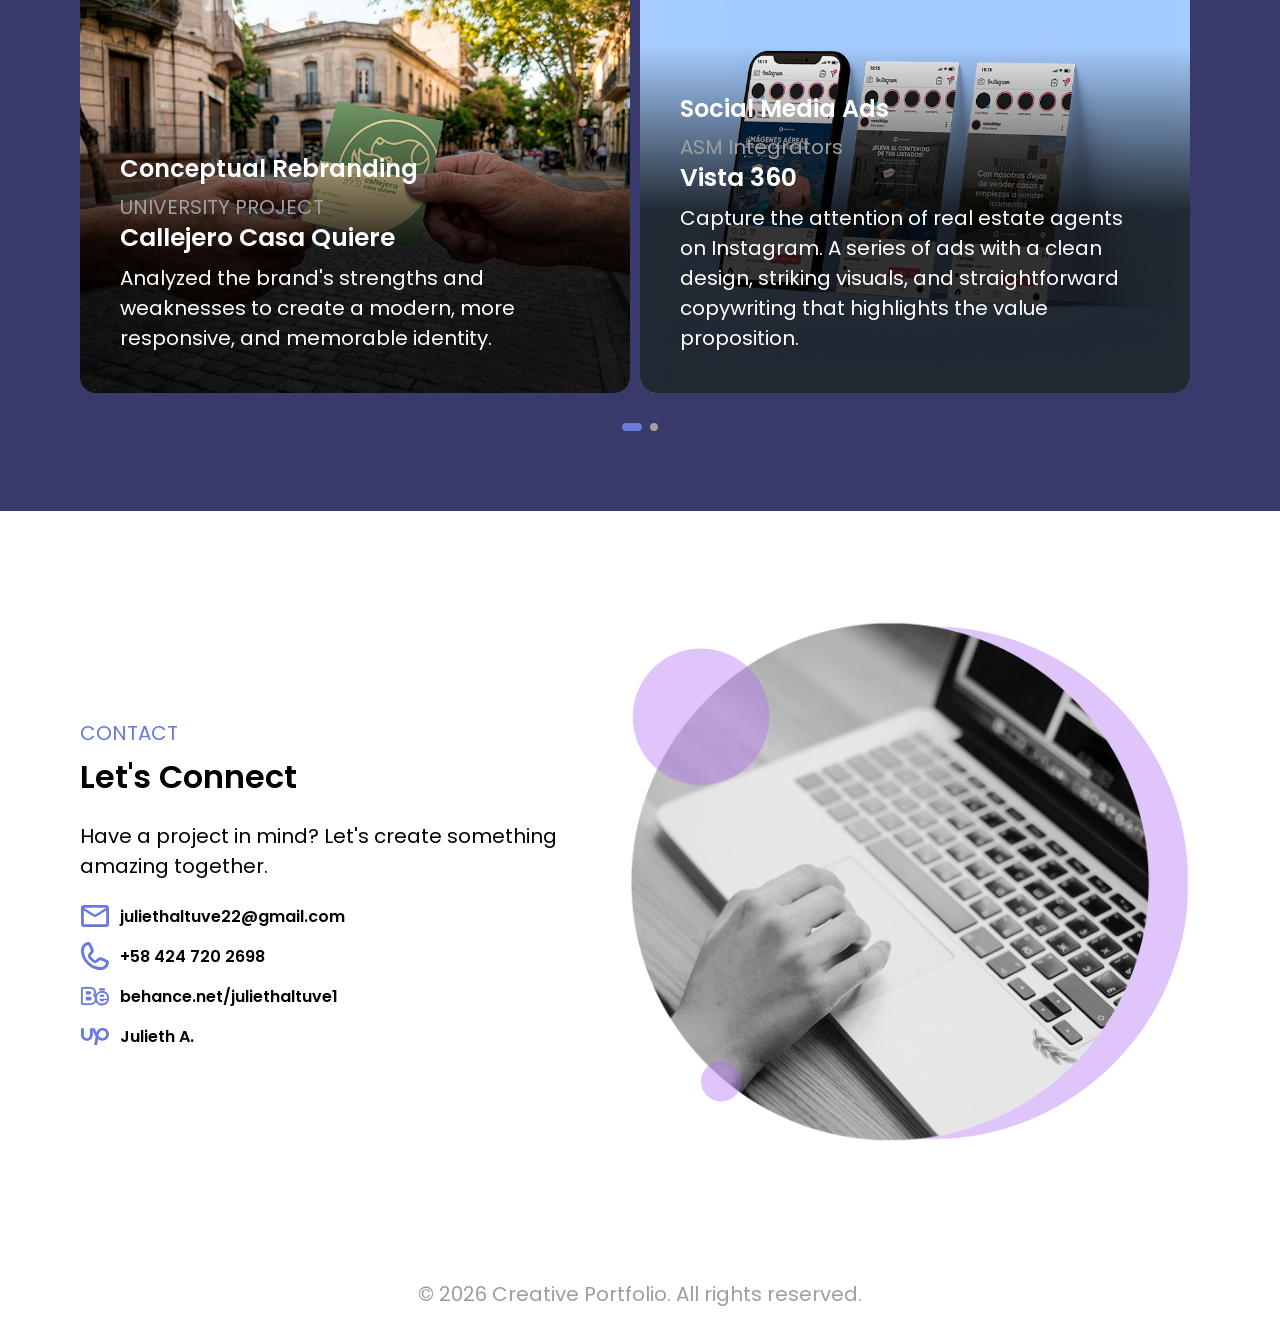
==== commit 478d121e: "Update print statement from 'Hello' to 'Goodbye'" ====
--- a/index.html
+++ b/index.html
@@ -43,8 +43,8 @@
 
      <figure>
         <picture>
-            <source media="(max-width: 554px )" srcset="Visuales/photoportfolio_c.png">
-            <source media="(max-width: 768px )" srcset="Visuales/photoportfolio_t.png">
+            <source media="(max-width: 554px )" srcset="visuales/photoportfolio_c.png">
+            <source media="(max-width: 768px )" srcset="visuales/photoportfolio_t.png">
             <img src="visuales/photoportfolio_p.png" alt="photoportfolio">
         </picture>
      </figure>
@@ -475,9 +475,5 @@
     <p>© 2026 Creative Portfolio. All rights reserved.</p>
 </footer>
 
-
-    ``.
-
-
 </body>
 </html>
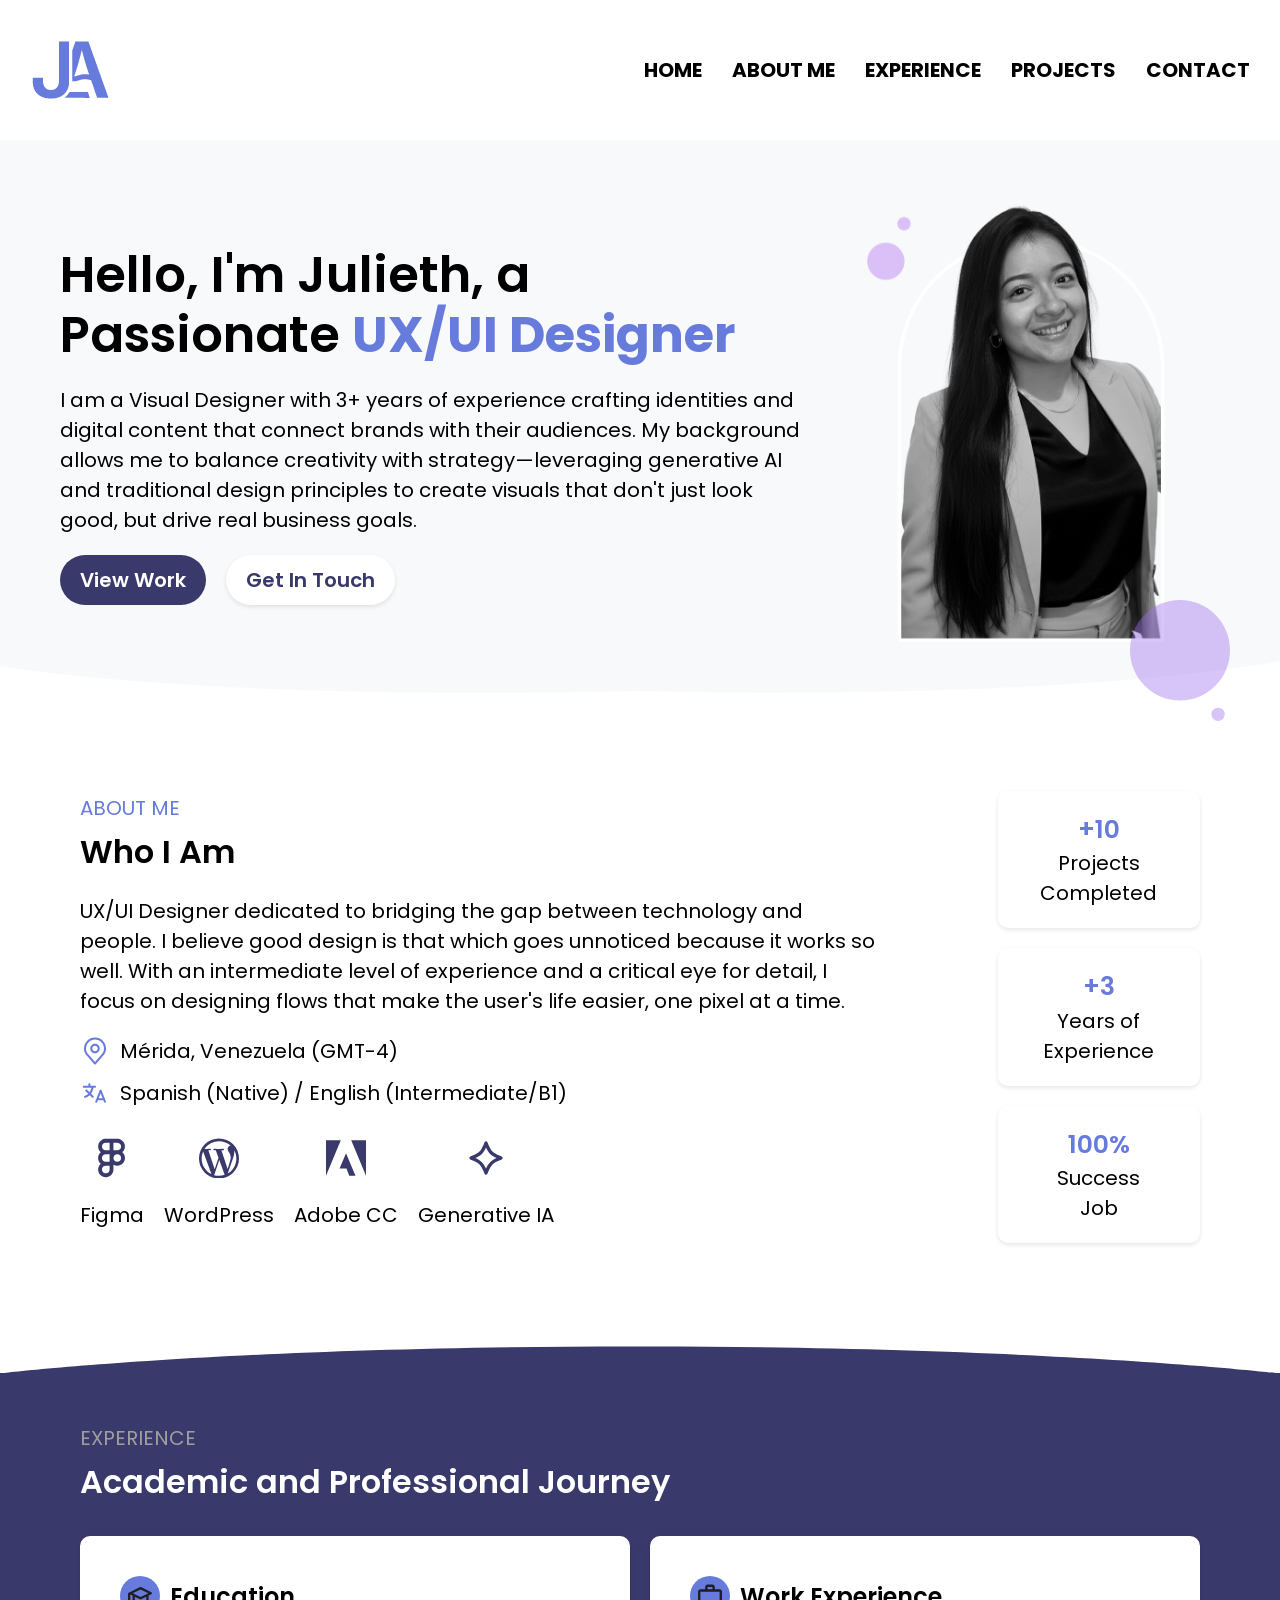
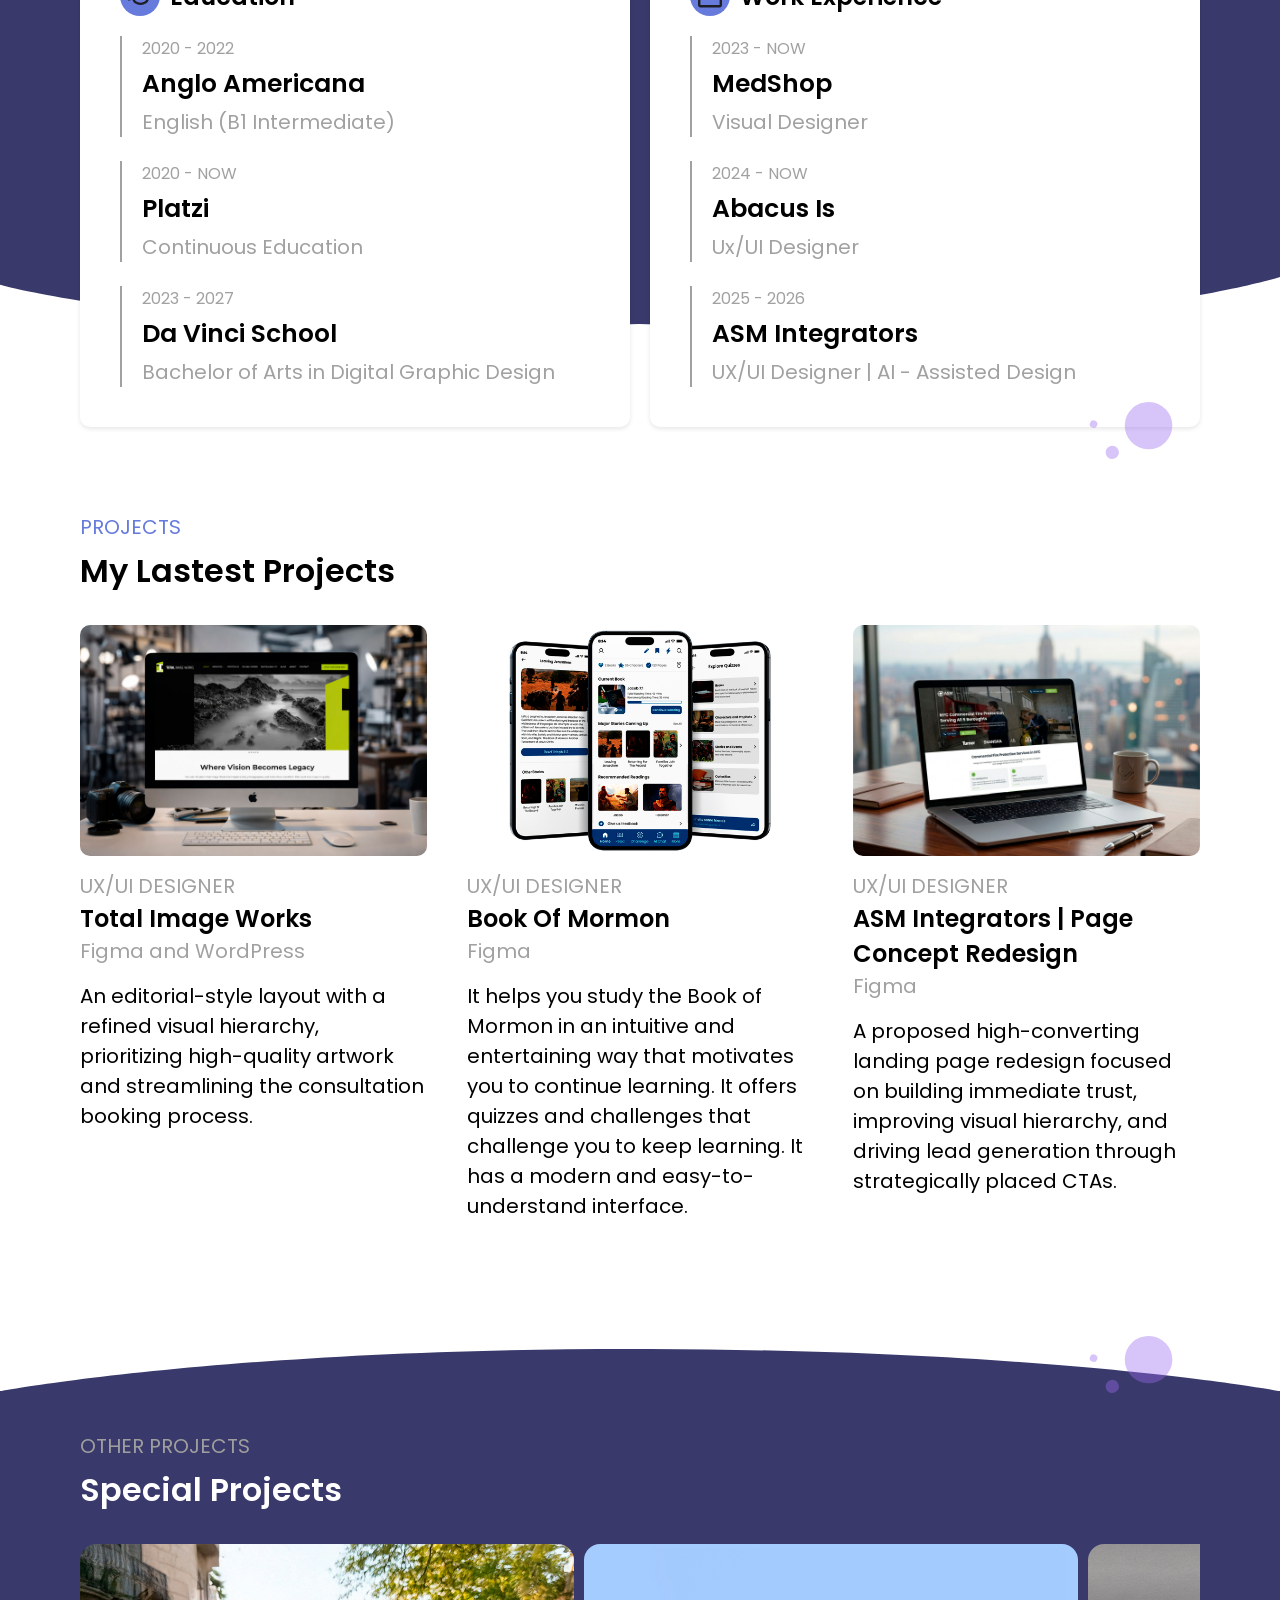
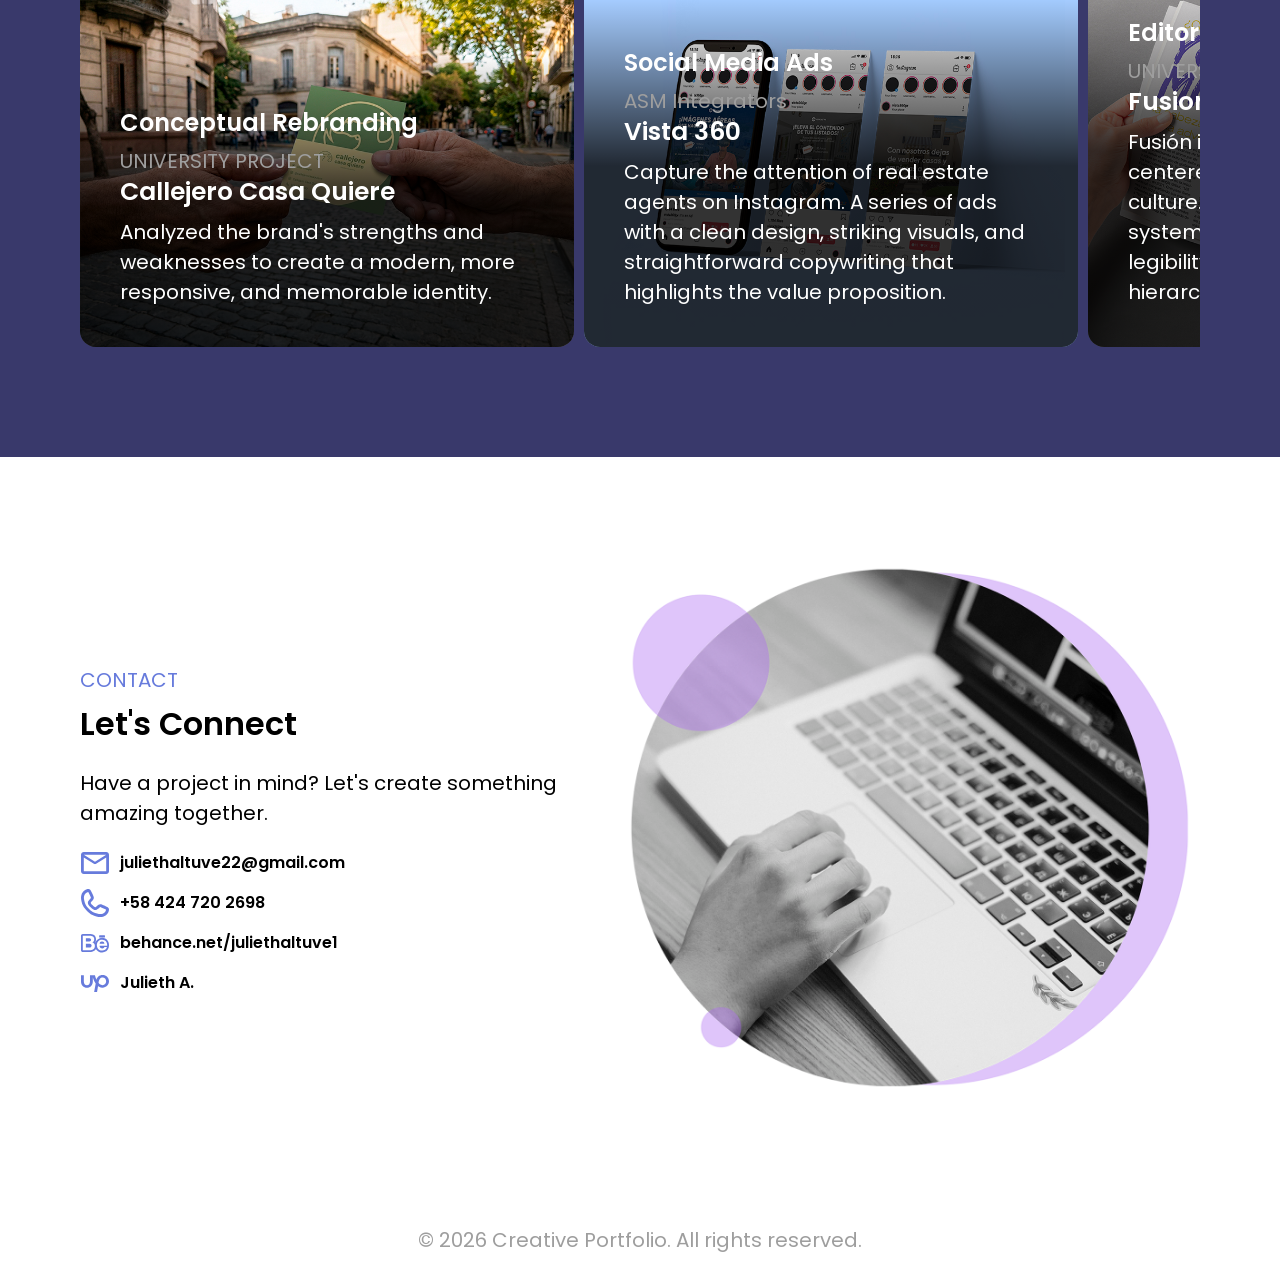
==== commit 341b3f37: "Update print statement from 'Hello' to 'Goodbye'" ====
--- a/index.html
+++ b/index.html
@@ -421,11 +421,11 @@
 
         </ul>
 
-        <ol class="carousel_dots" aria-label="carousel progress">
-        <li class="dot active"></li>
-        <li class="dot"></li>
-        <li class="dot"></li>
-         </ol>
+        <ol class="carousel_dots">
+    <li><a href="#otherslide1" class="dot active"></a></li>
+    <li><a href="#otherslide2" class="dot"></a></li>
+    <li><a href="#otherslide3" class="dot"></a></li>
+    </ol>
 
 
 </div>
--- a/css/global.css
+++ b/css/global.css
@@ -824,7 +824,7 @@
 }
 
 .carousel_slide {
-flex: 0 0 calc(50% - 10px);
+flex: 0 0 calc(45% - 10px);
 }
 
 .dot:last-child {
@@ -847,4 +847,4 @@
 transition: background-color 0.3s ease;
 }
 
-}+}
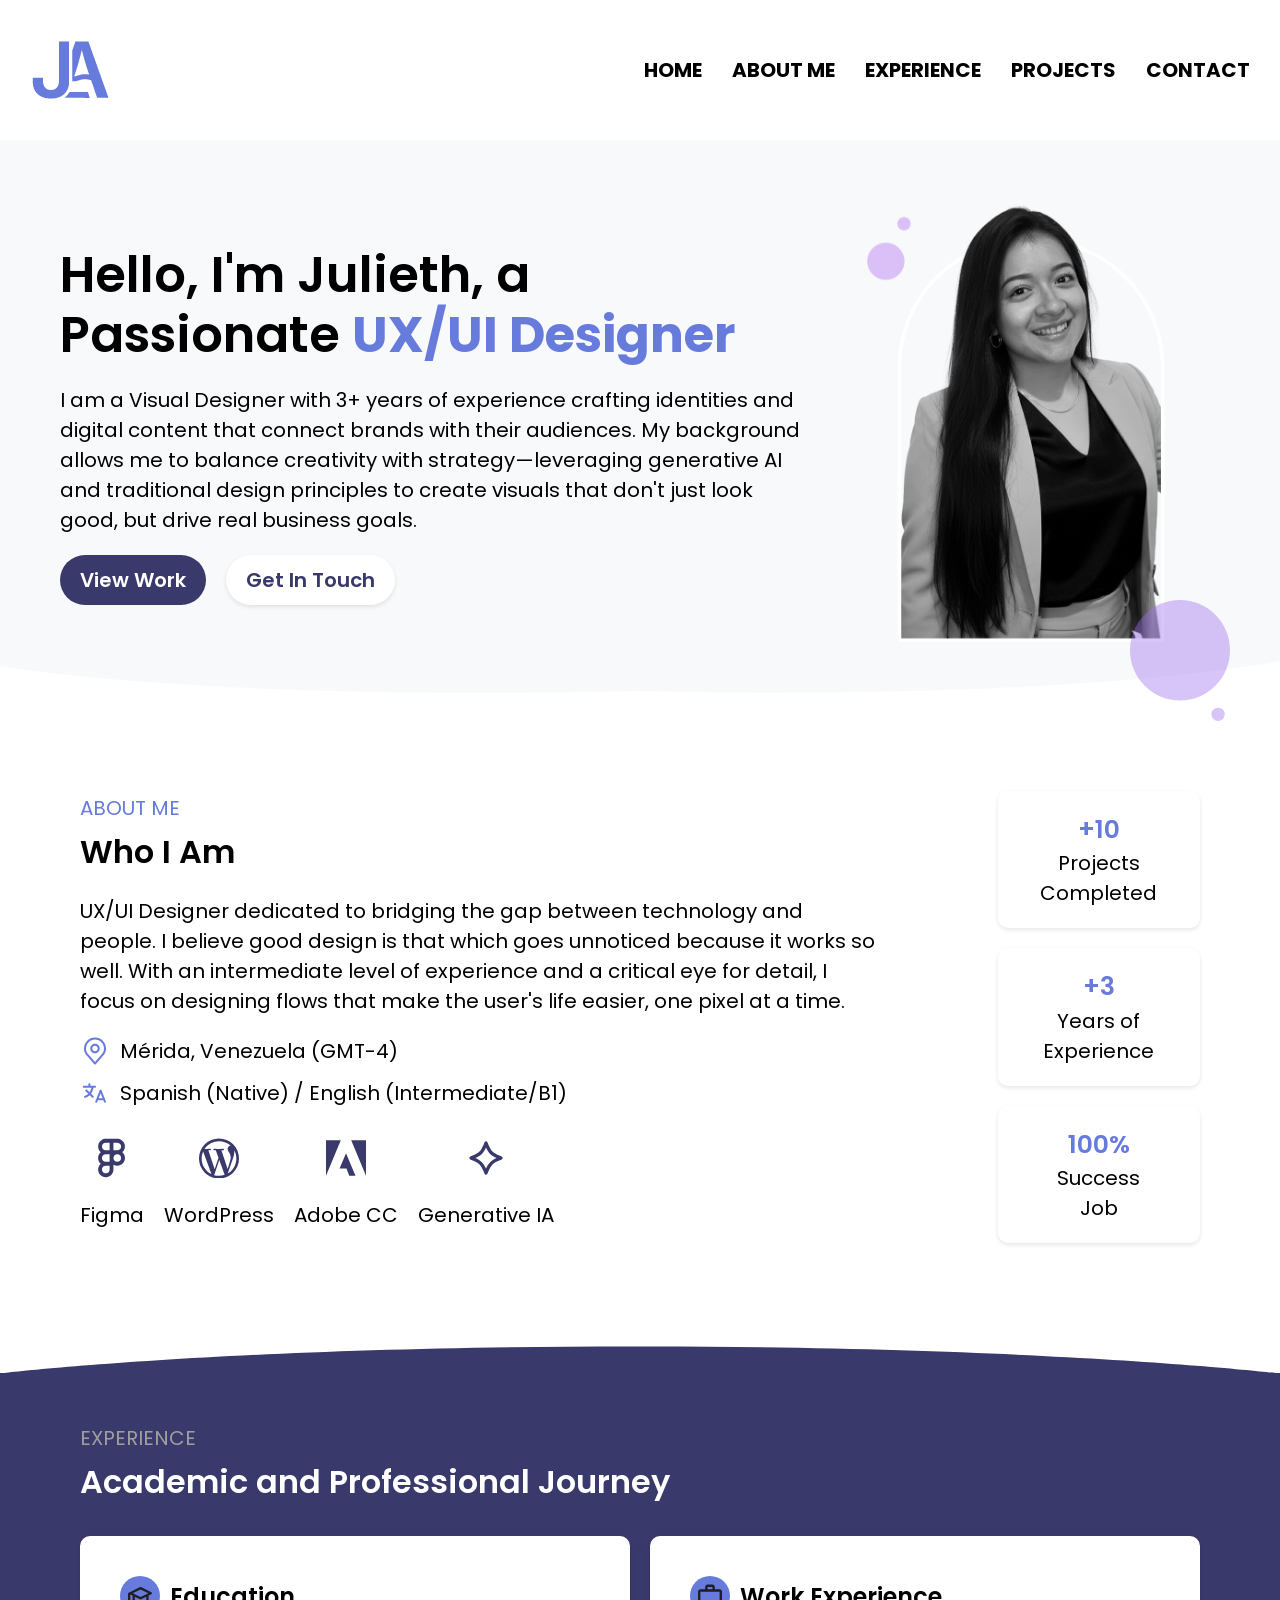
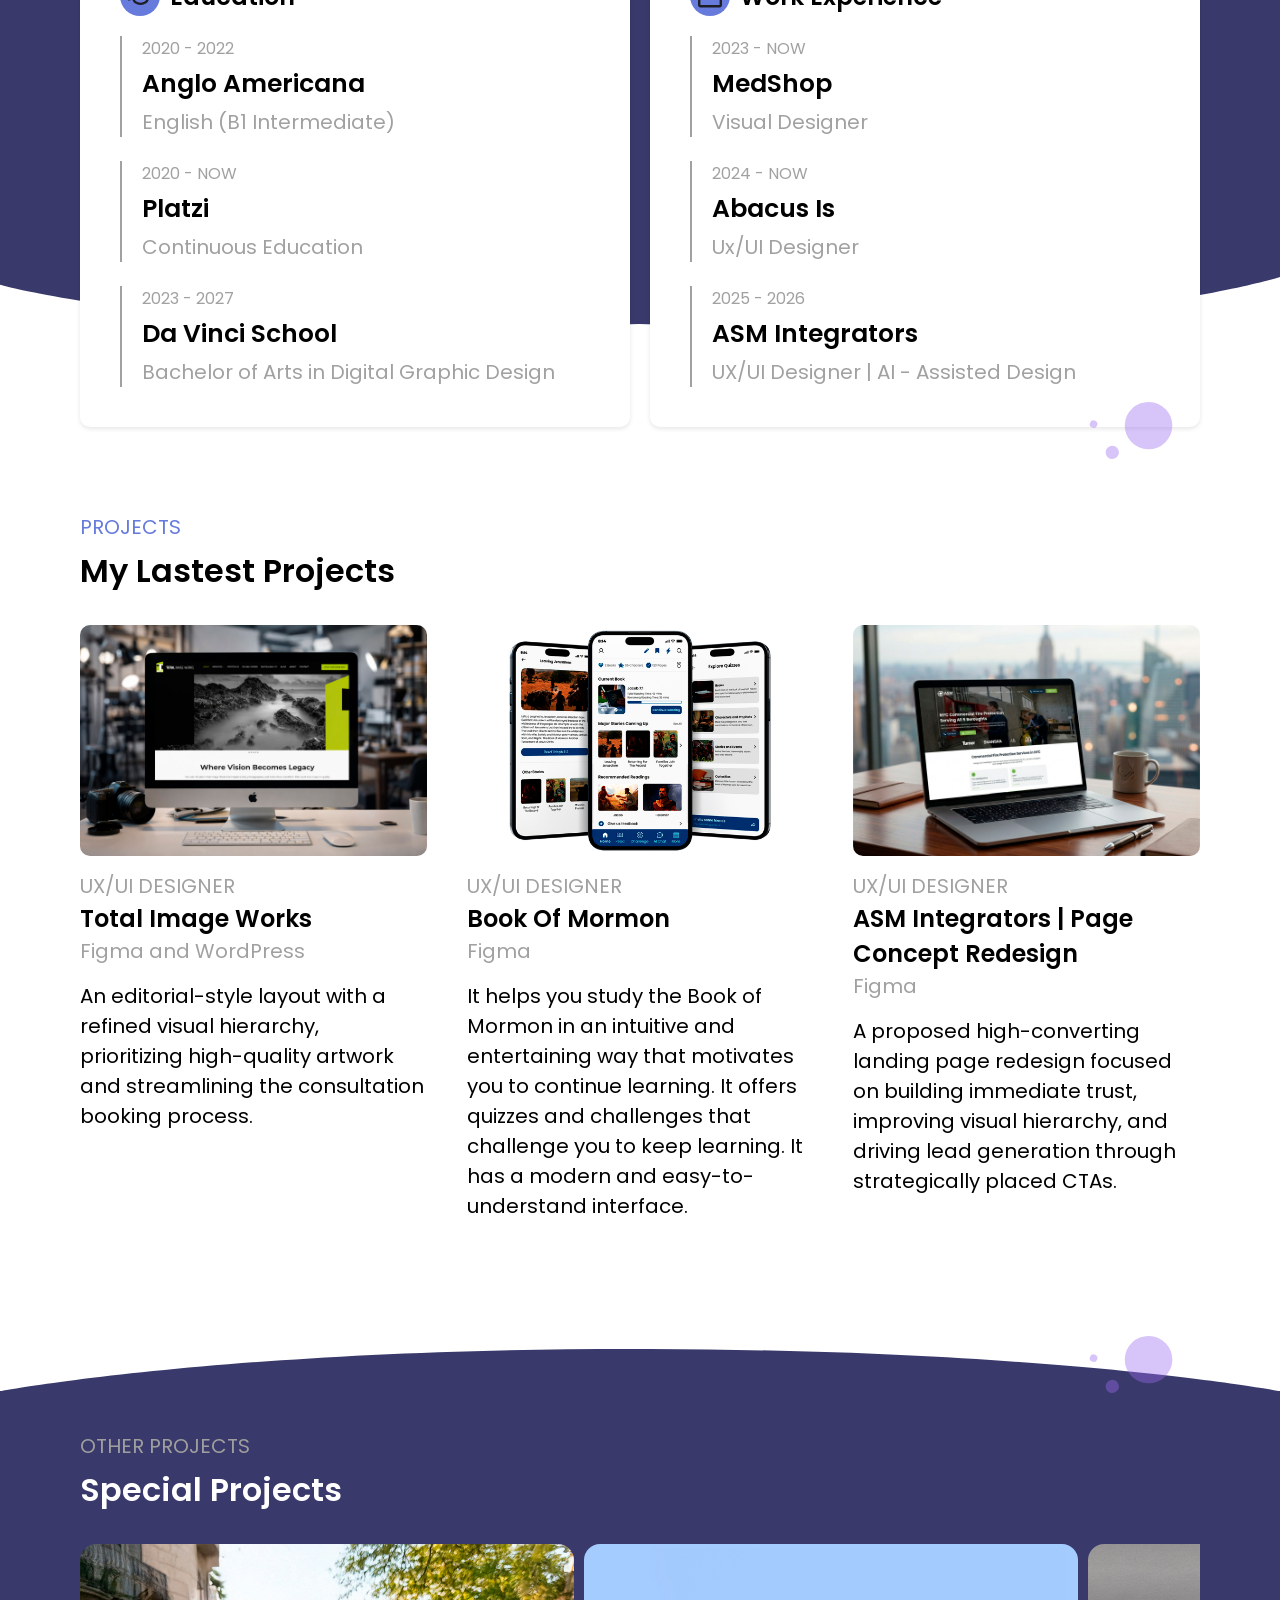
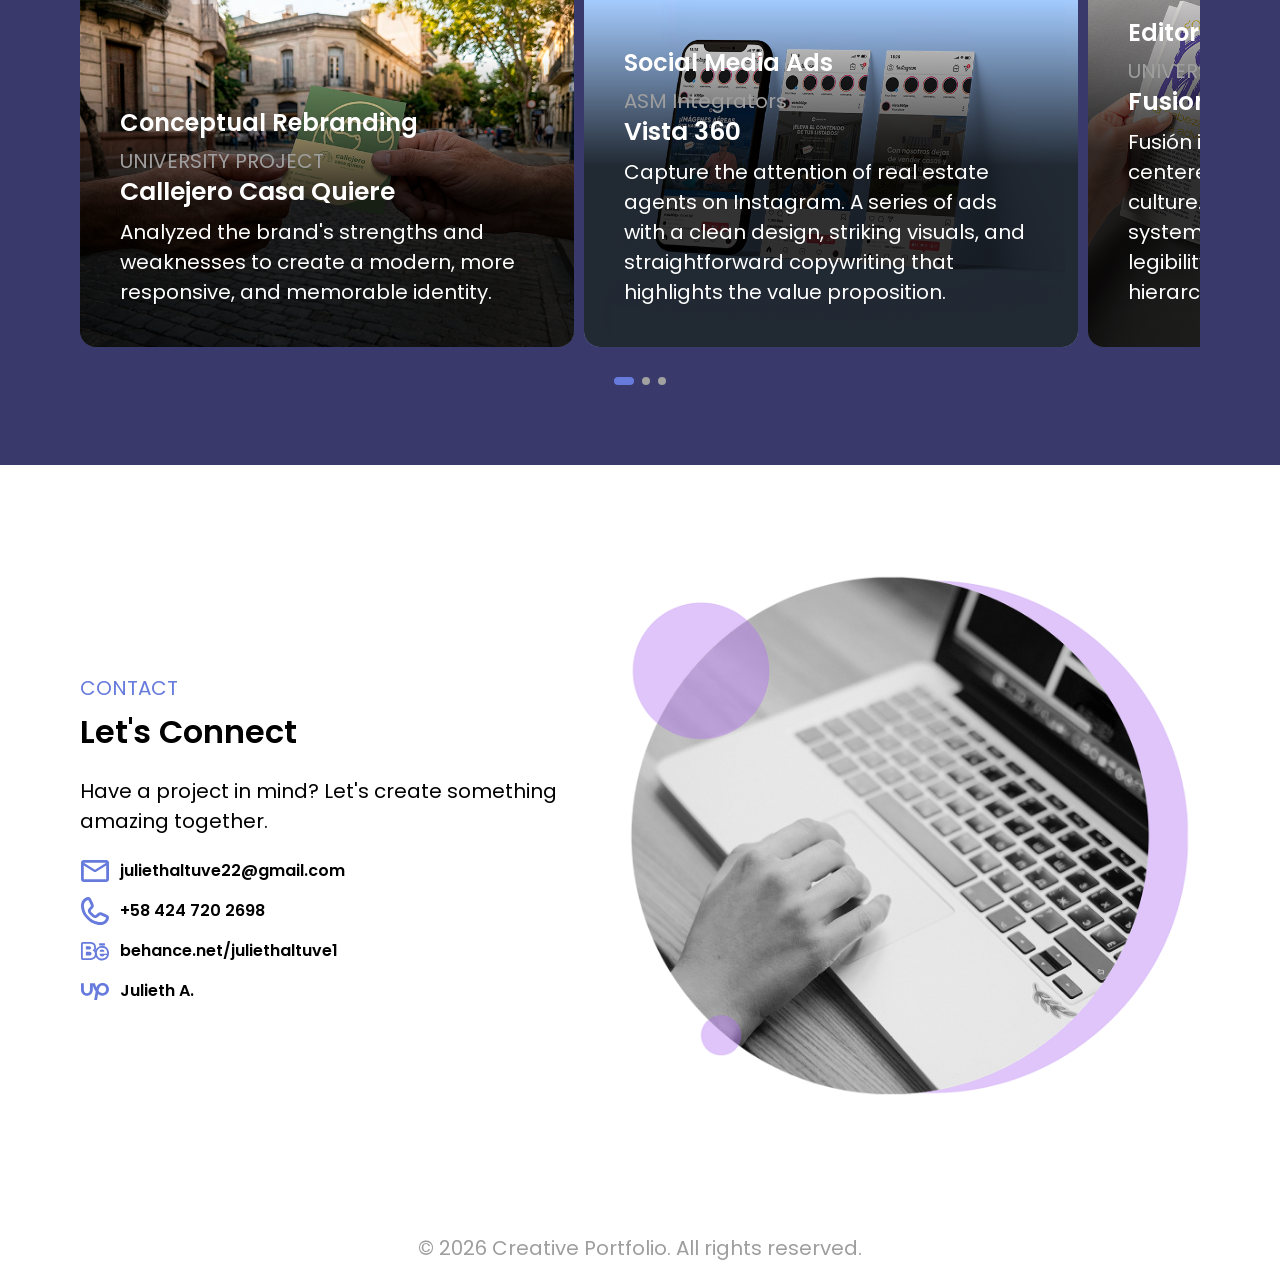
==== commit f84ec42e: "Update index.html" ====
--- a/index.html
+++ b/index.html
@@ -337,7 +337,7 @@
         
         <ul class="carousel_track">
 
-            <li class="carousel_slide">
+            <li class="carousel_slide" id="otherslide1">
                 <article class="carousel_card">
                     <figure>
                         <picture>
@@ -365,7 +365,7 @@
                 </article>
             </li>
 
-            <li class="carousel_slide">
+            <li class="carousel_slide" id="otherslide2">
                <article class="carousel_card">
                     <figure>
                         <picture>
@@ -392,7 +392,7 @@
                  </article>
             </li>
 
-            <li class="carousel_slide">
+            <li class="carousel_slide" id="otherslide3">
                  <article class="carousel_card">
                     <figure>
                         <picture>
@@ -421,7 +421,7 @@
 
         </ul>
 
-        <ol class="carousel_dots">
+    <ol class="carousel_dots">
     <li><a href="#otherslide1" class="dot active"></a></li>
     <li><a href="#otherslide2" class="dot"></a></li>
     <li><a href="#otherslide3" class="dot"></a></li>
@@ -475,5 +475,25 @@
     <p>© 2026 Creative Portfolio. All rights reserved.</p>
 </footer>
 
+
+<script>
+    document.querySelectorAll('.carousel_dots a').forEach(dot => {
+        dot.addEventListener('click', function(e) {
+            e.preventDefault();
+            const target = document.querySelector(this.getAttribute('href'));
+            const track = target.closest('.carousel_track');
+            track.scrollTo({
+                left: target.offsetLeft - track.offsetLeft,
+                behavior: 'smooth'
+            });
+
+            // actualiza el dot activo
+            document.querySelectorAll('.carousel_dots .dot').forEach(d => d.classList.remove('active'));
+            this.classList.add('active');
+        });
+    });
+</script>
+
+
 </body>
 </html>
--- a/css/global.css
+++ b/css/global.css
@@ -618,14 +618,22 @@
     list-style: none;
 }
 
+.carousel_dots li {
+    display: flex;
+    align-items: center;
+}
+
 .dot {
+    display: block;
     width: 8px;
     height: 8px;
     border-radius: 50%;
     background-color: #a1a1a1;
-}
-
-.dot.active {
+    transition: all 0.3s ease;
+}
+
+.dot.active,
+.dot:hover {
     background-color: var(--acentua-2);
     width: 20px;
     border-radius: 100px;
@@ -827,9 +835,7 @@
 flex: 0 0 calc(45% - 10px);
 }
 
-.dot:last-child {
-    display: none;
-}
+
 
 
 #contact {
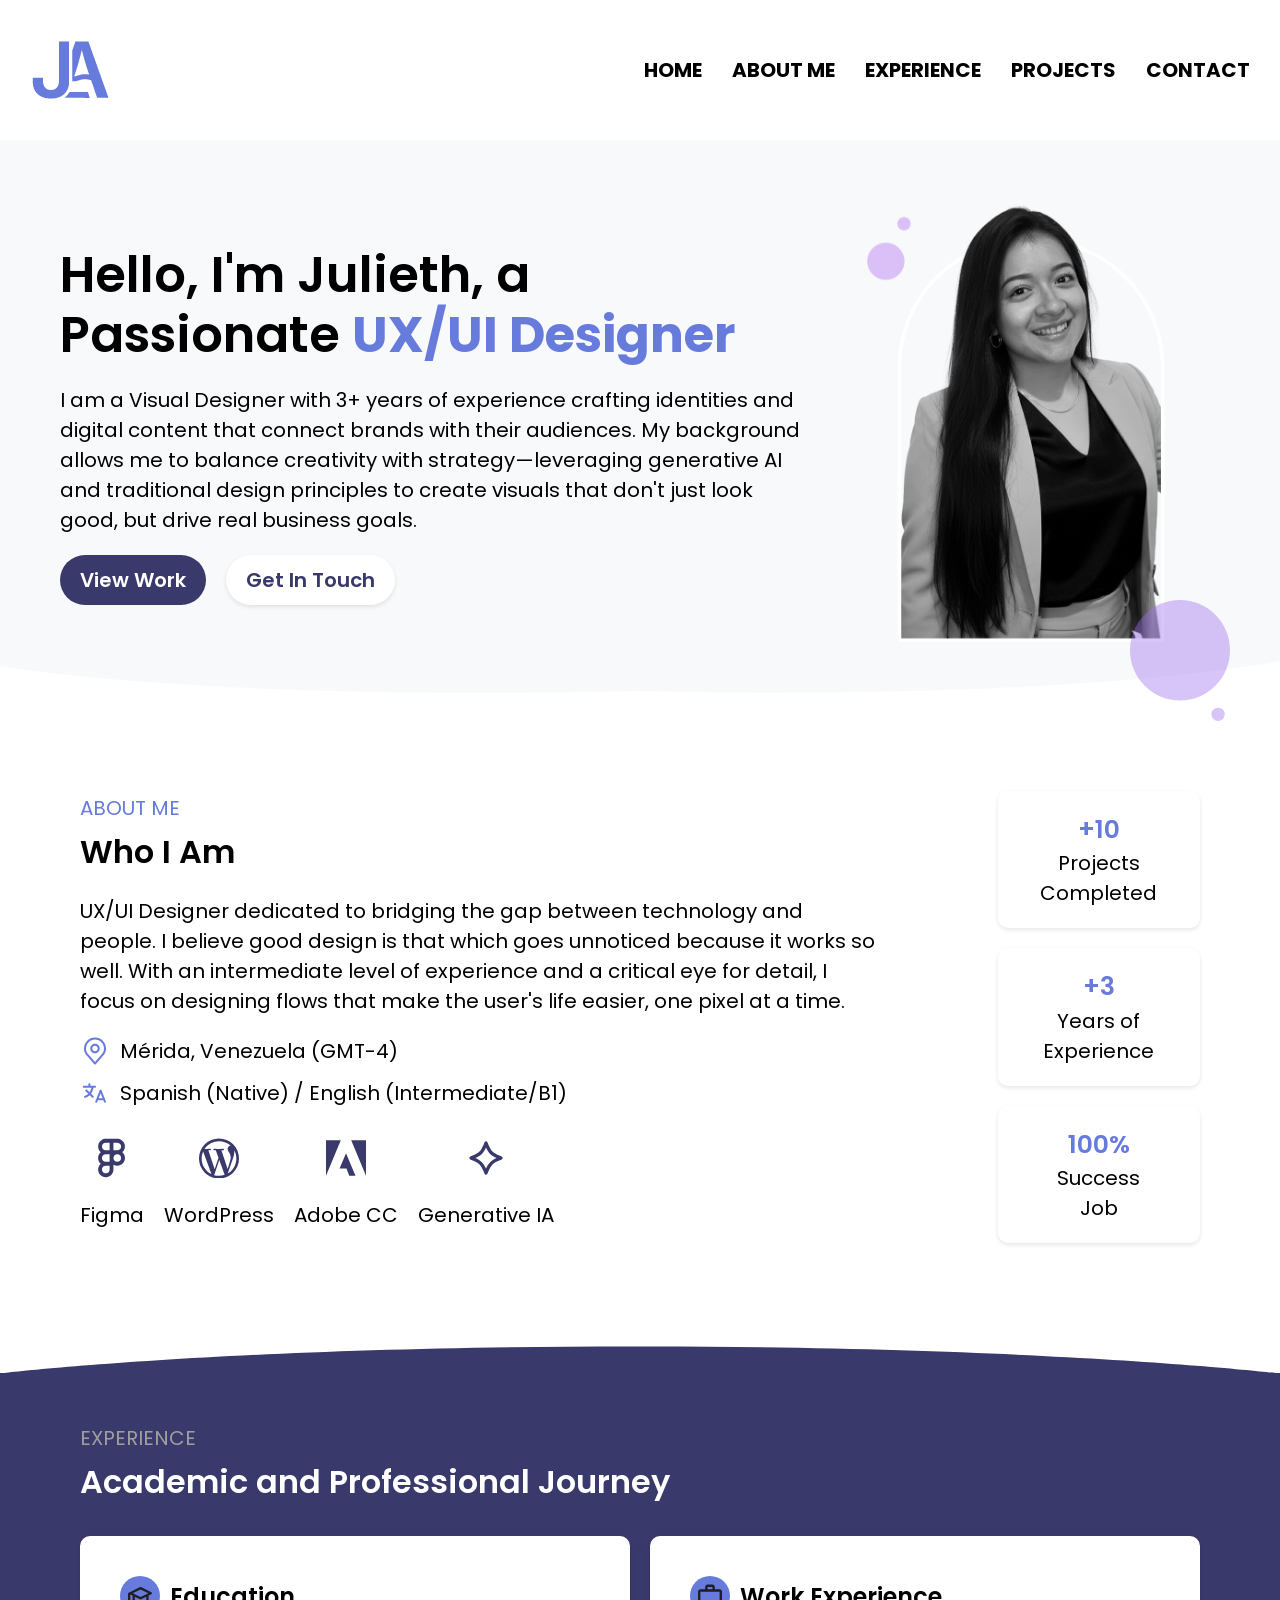
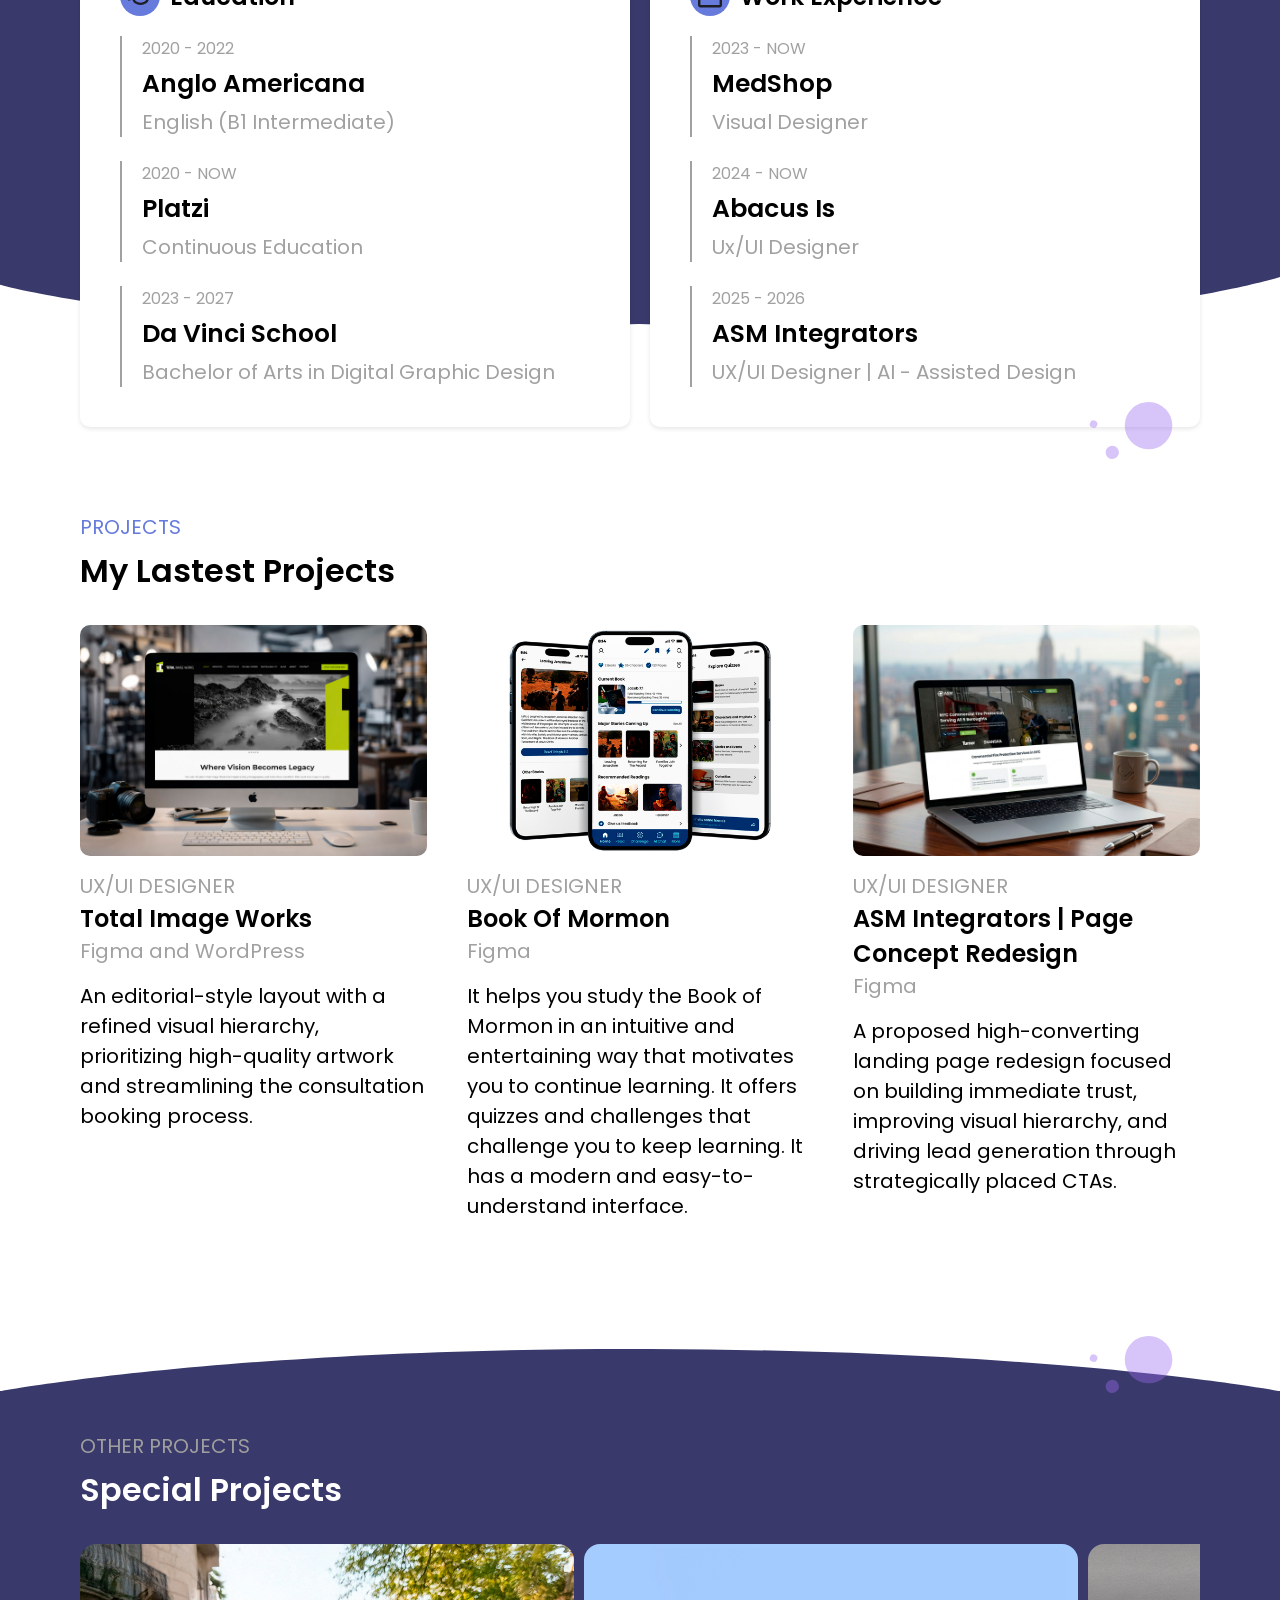
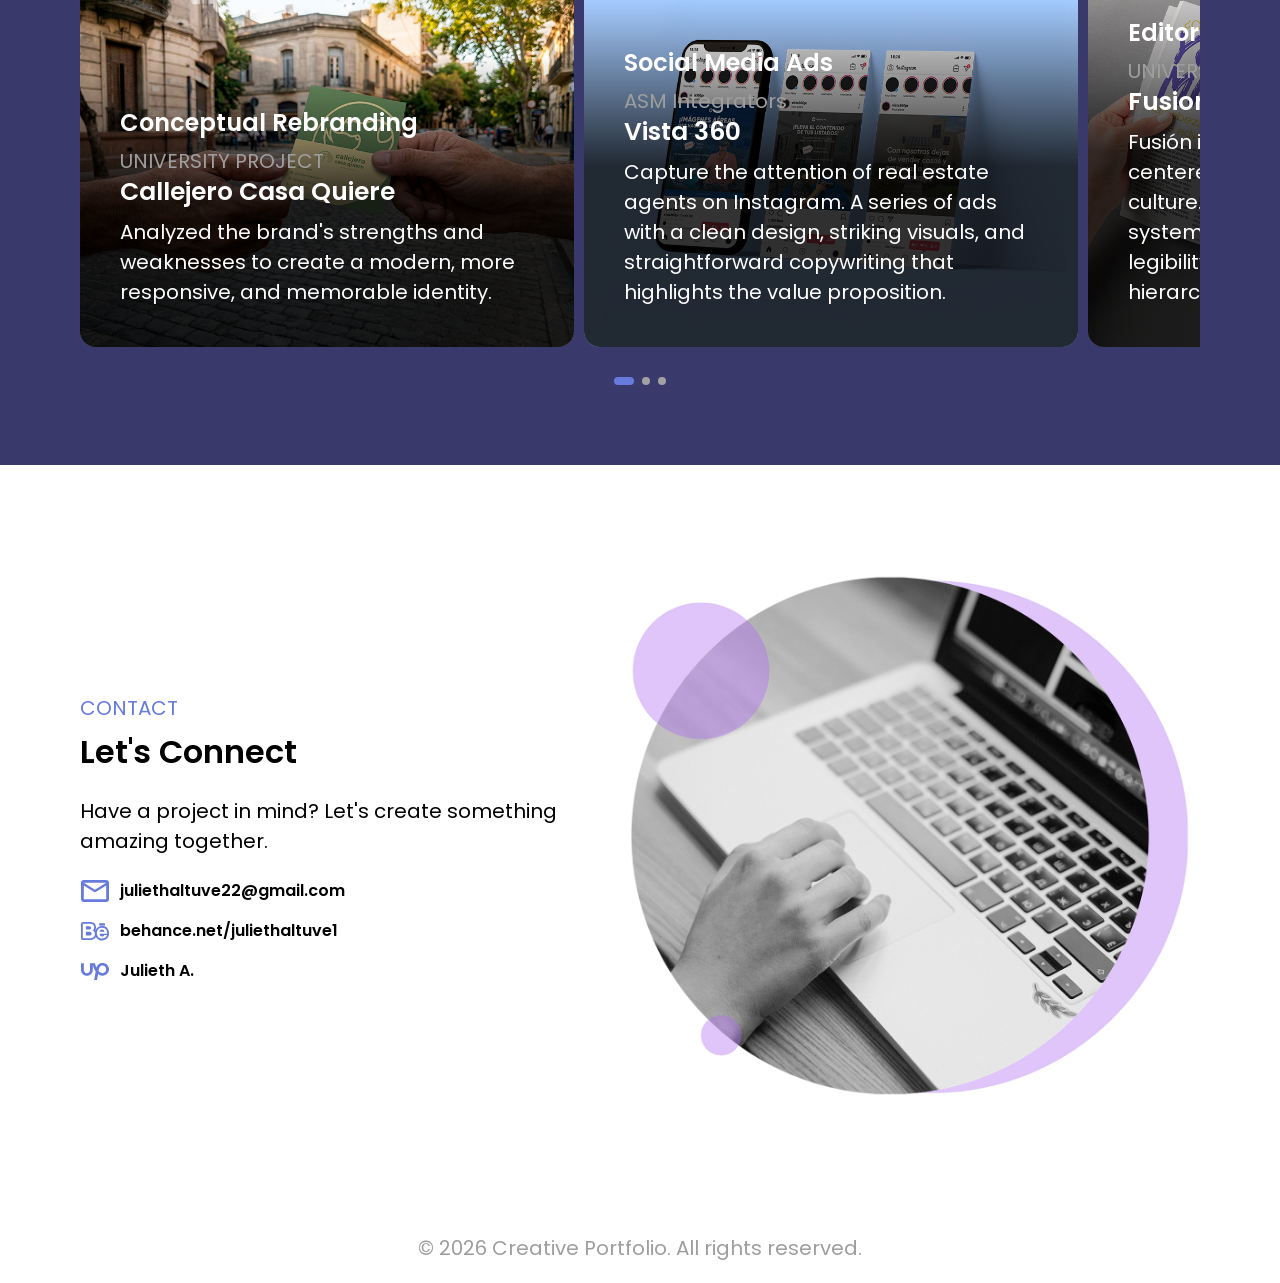
==== commit 43fe2fe5: "Update print statement from 'Hello' to 'Goodbye'" ====
--- a/index.html
+++ b/index.html
@@ -445,10 +445,6 @@
                 <a href="mailto:juliethaltuve22@gmail.com">juliethaltuve22@gmail.com</a>
             </li>
             <li class="info-item">
-                <img src="visuales/phone_icon.svg" alt="phone icon" class="icon">
-                <a href="tel:+584247202698">+58 424 720 2698</a>
-            </li>
-            <li class="info-item">
                 <img src="visuales/behance_icon.svg" alt="behance icon" class="icon">
                 <a href="https://behance.net/juliethaltuve1" target="_blank">behance.net/juliethaltuve1</a>
             </li>
--- a/css/global.css
+++ b/css/global.css
@@ -165,7 +165,7 @@
 
 #seemore:target #burger li:last-child {
     display: block;
-    background: url(../Visuales/salir.png) no-repeat center;
+    background: url(../visuales/salir.png) no-repeat center;
 }
 }
 /*-------------------------MENU------------------*/
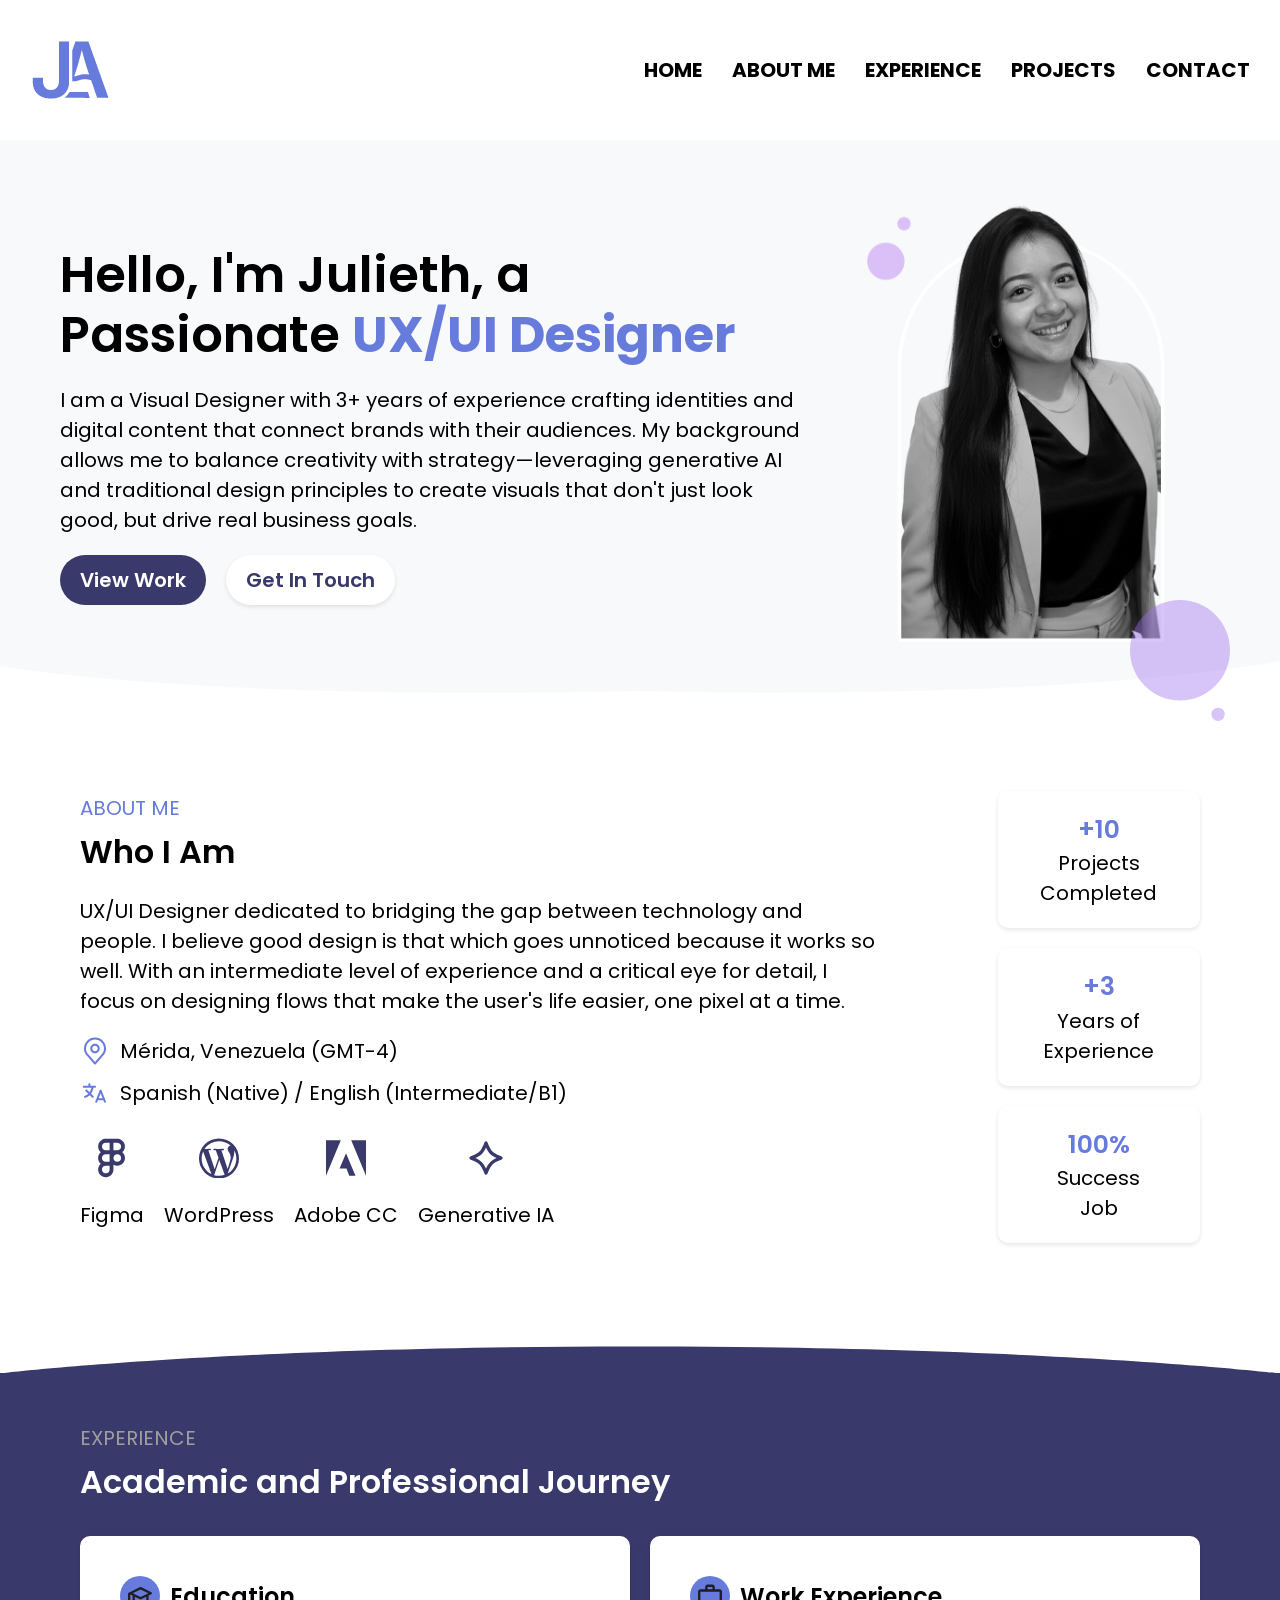
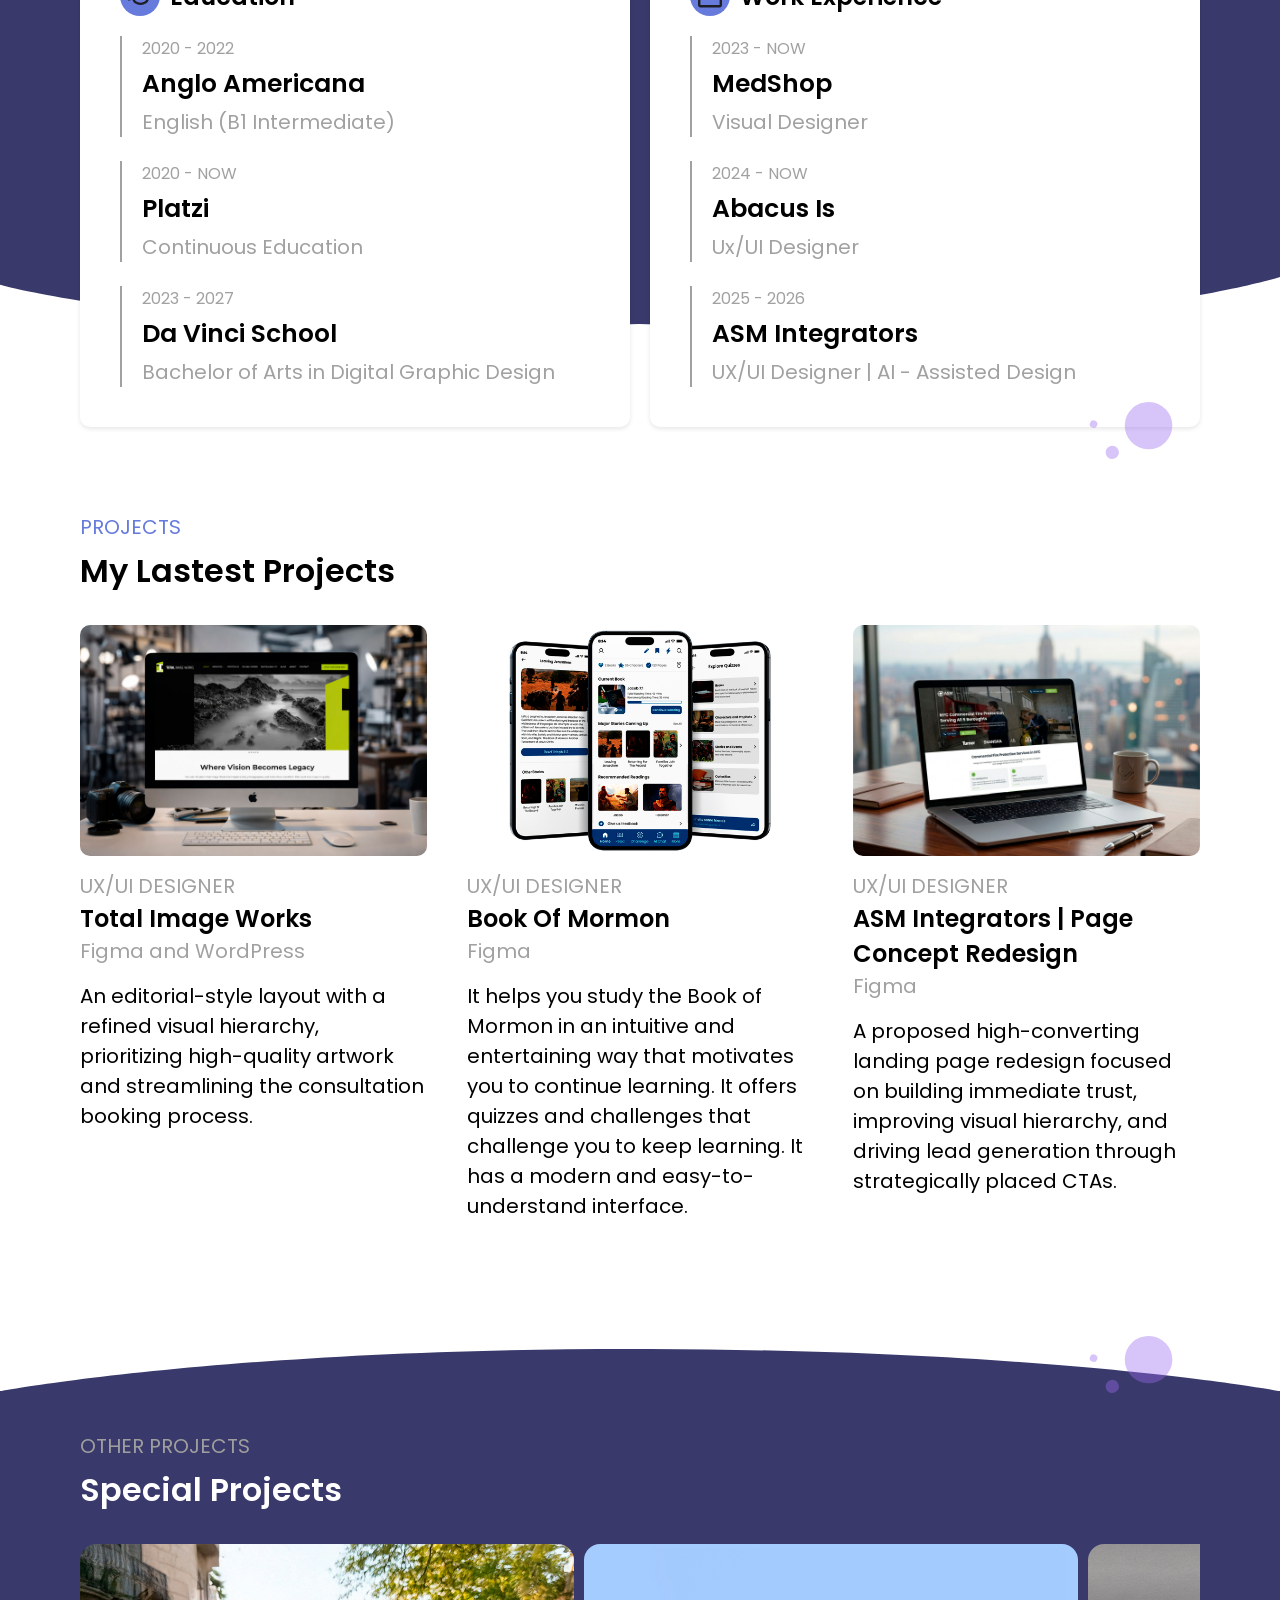
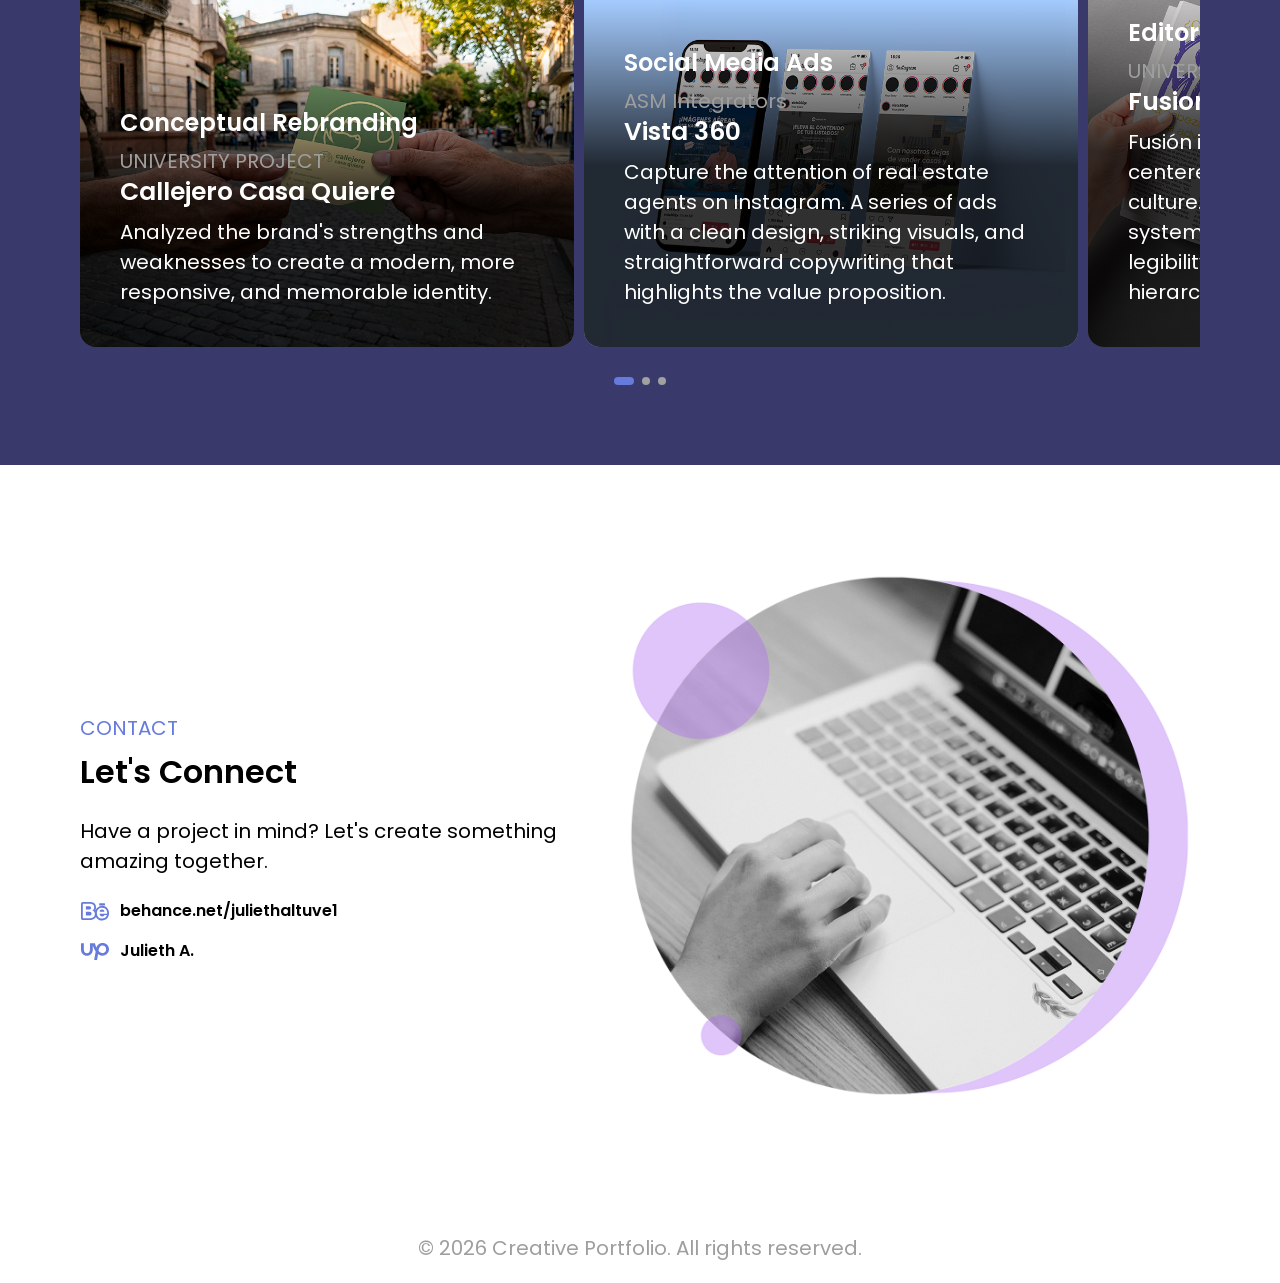
==== commit fa4c5795: "Update index.html" ====
--- a/index.html
+++ b/index.html
@@ -441,10 +441,6 @@
     
     <ul class="contact_list">
             <li class="info-item">
-                <img src="visuales/email_icon.svg" alt="email icon" class="icon">
-                <a href="mailto:juliethaltuve22@gmail.com">juliethaltuve22@gmail.com</a>
-            </li>
-            <li class="info-item">
                 <img src="visuales/behance_icon.svg" alt="behance icon" class="icon">
                 <a href="https://behance.net/juliethaltuve1" target="_blank">behance.net/juliethaltuve1</a>
             </li>
